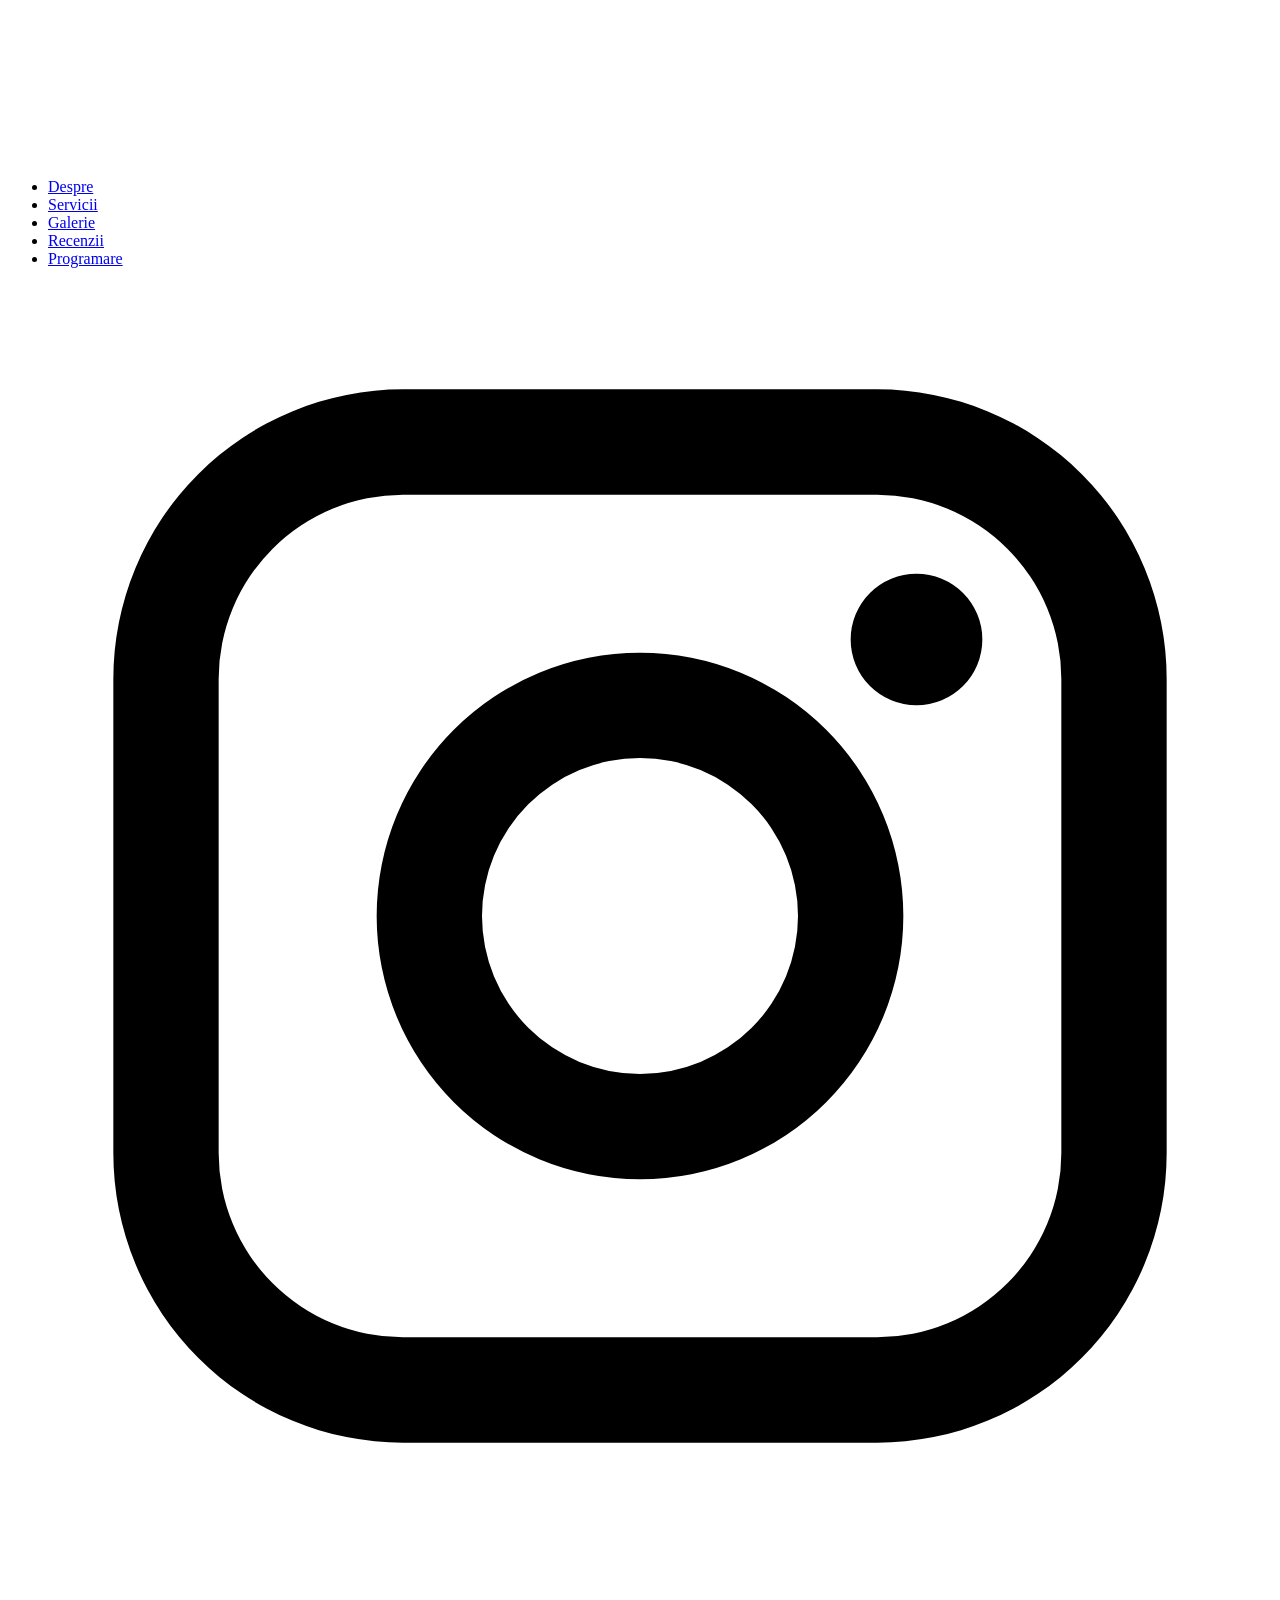
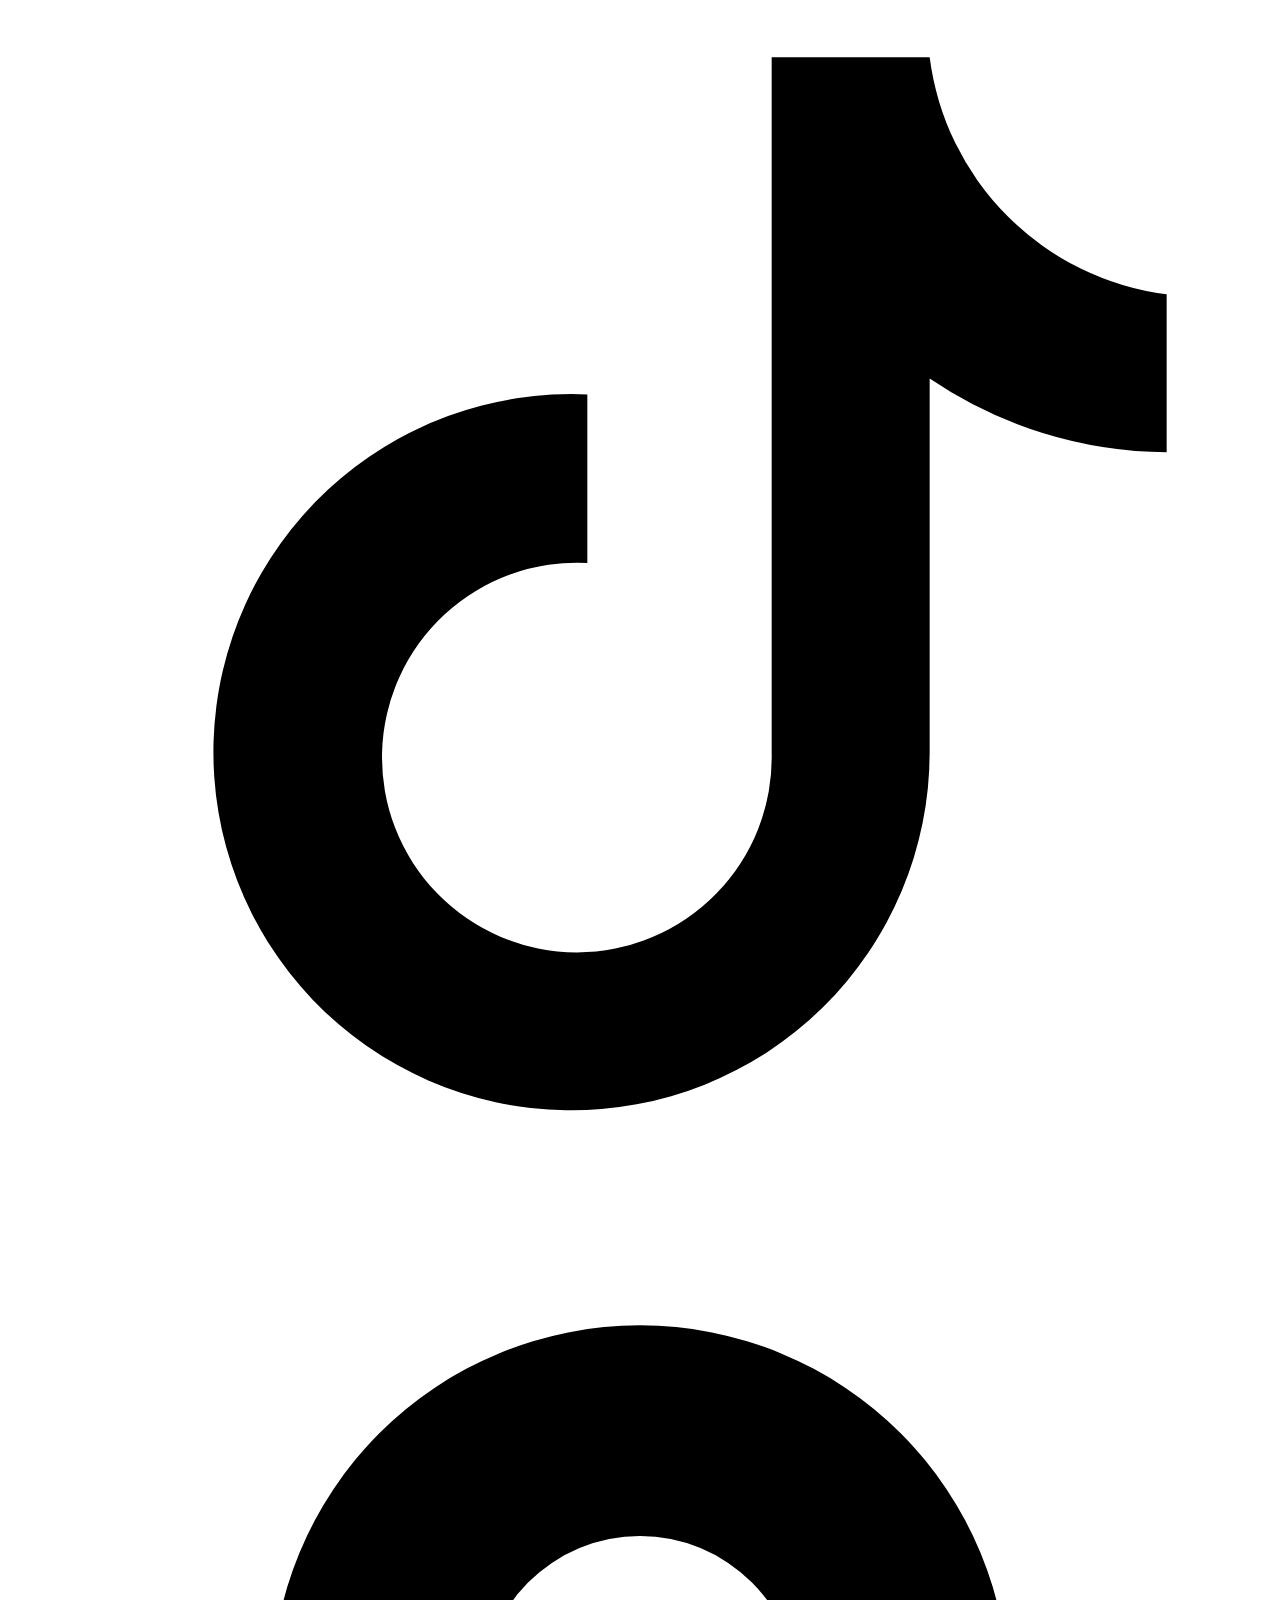
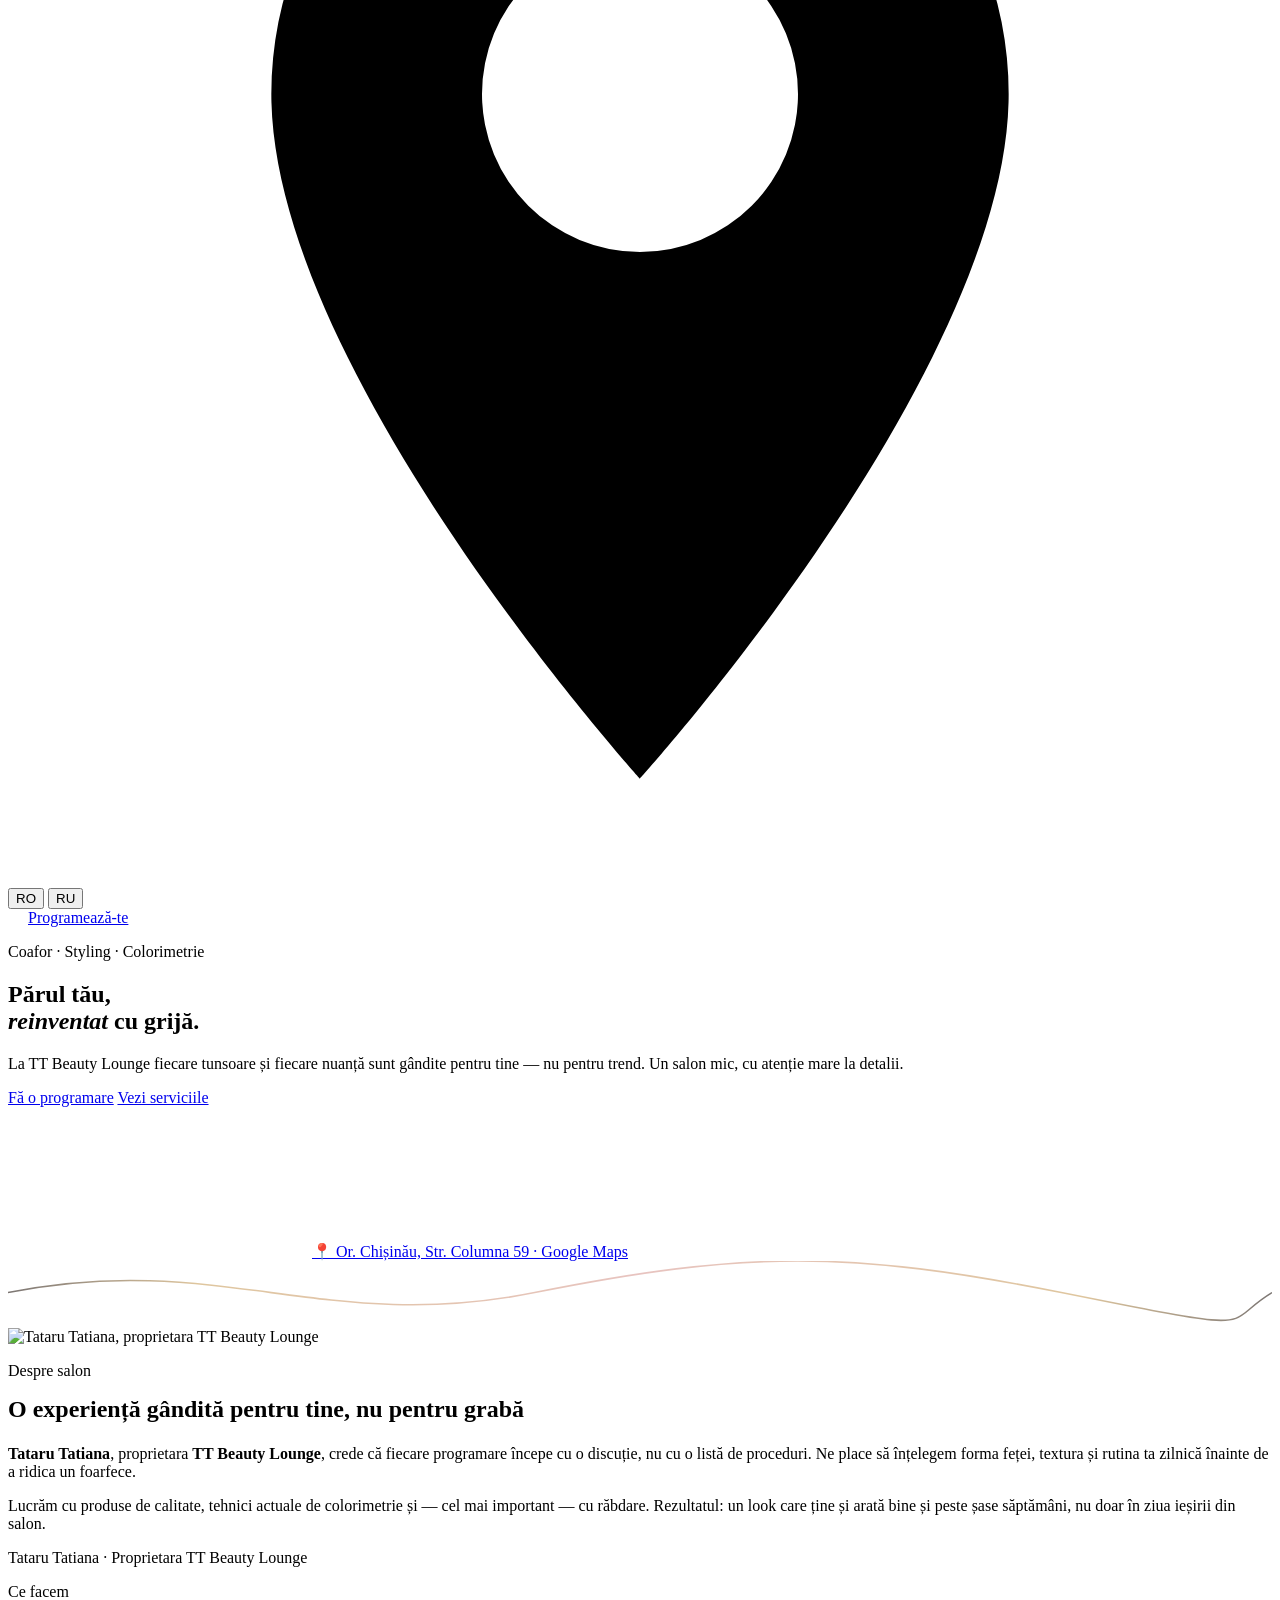
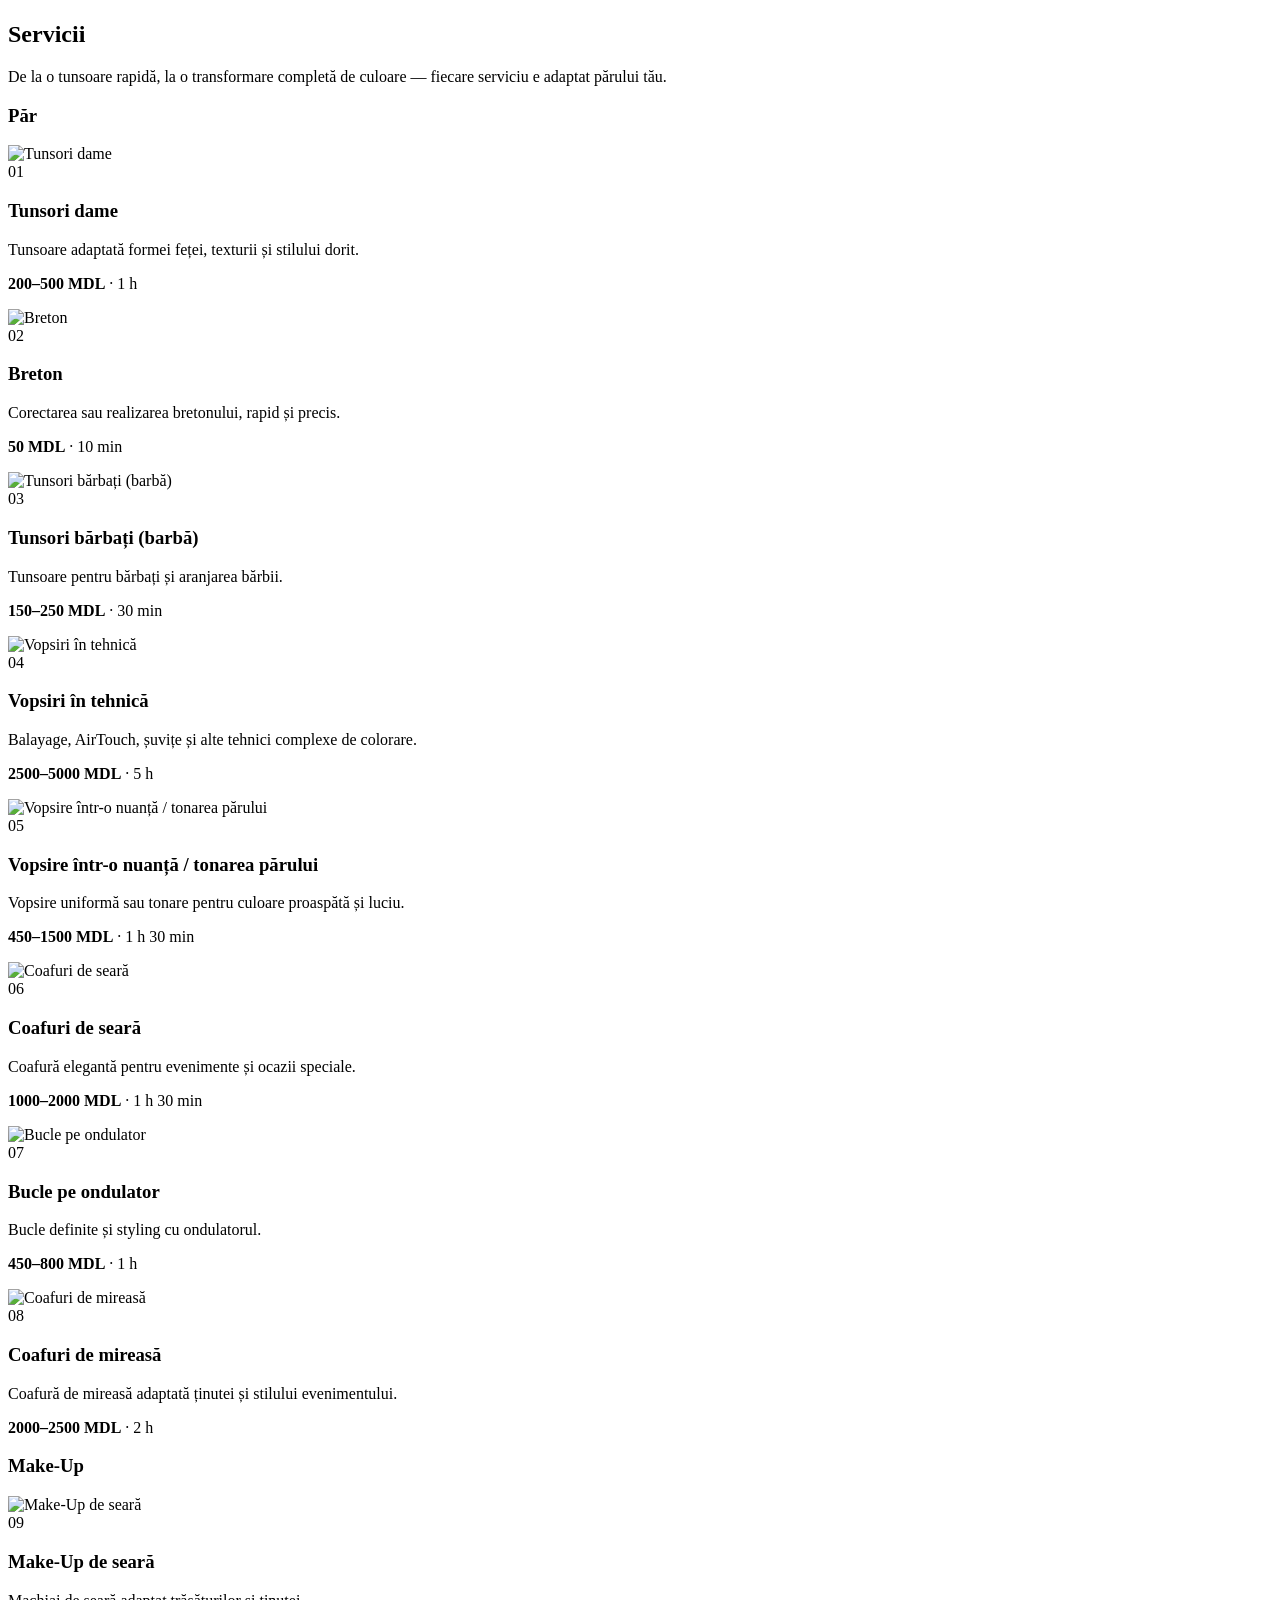
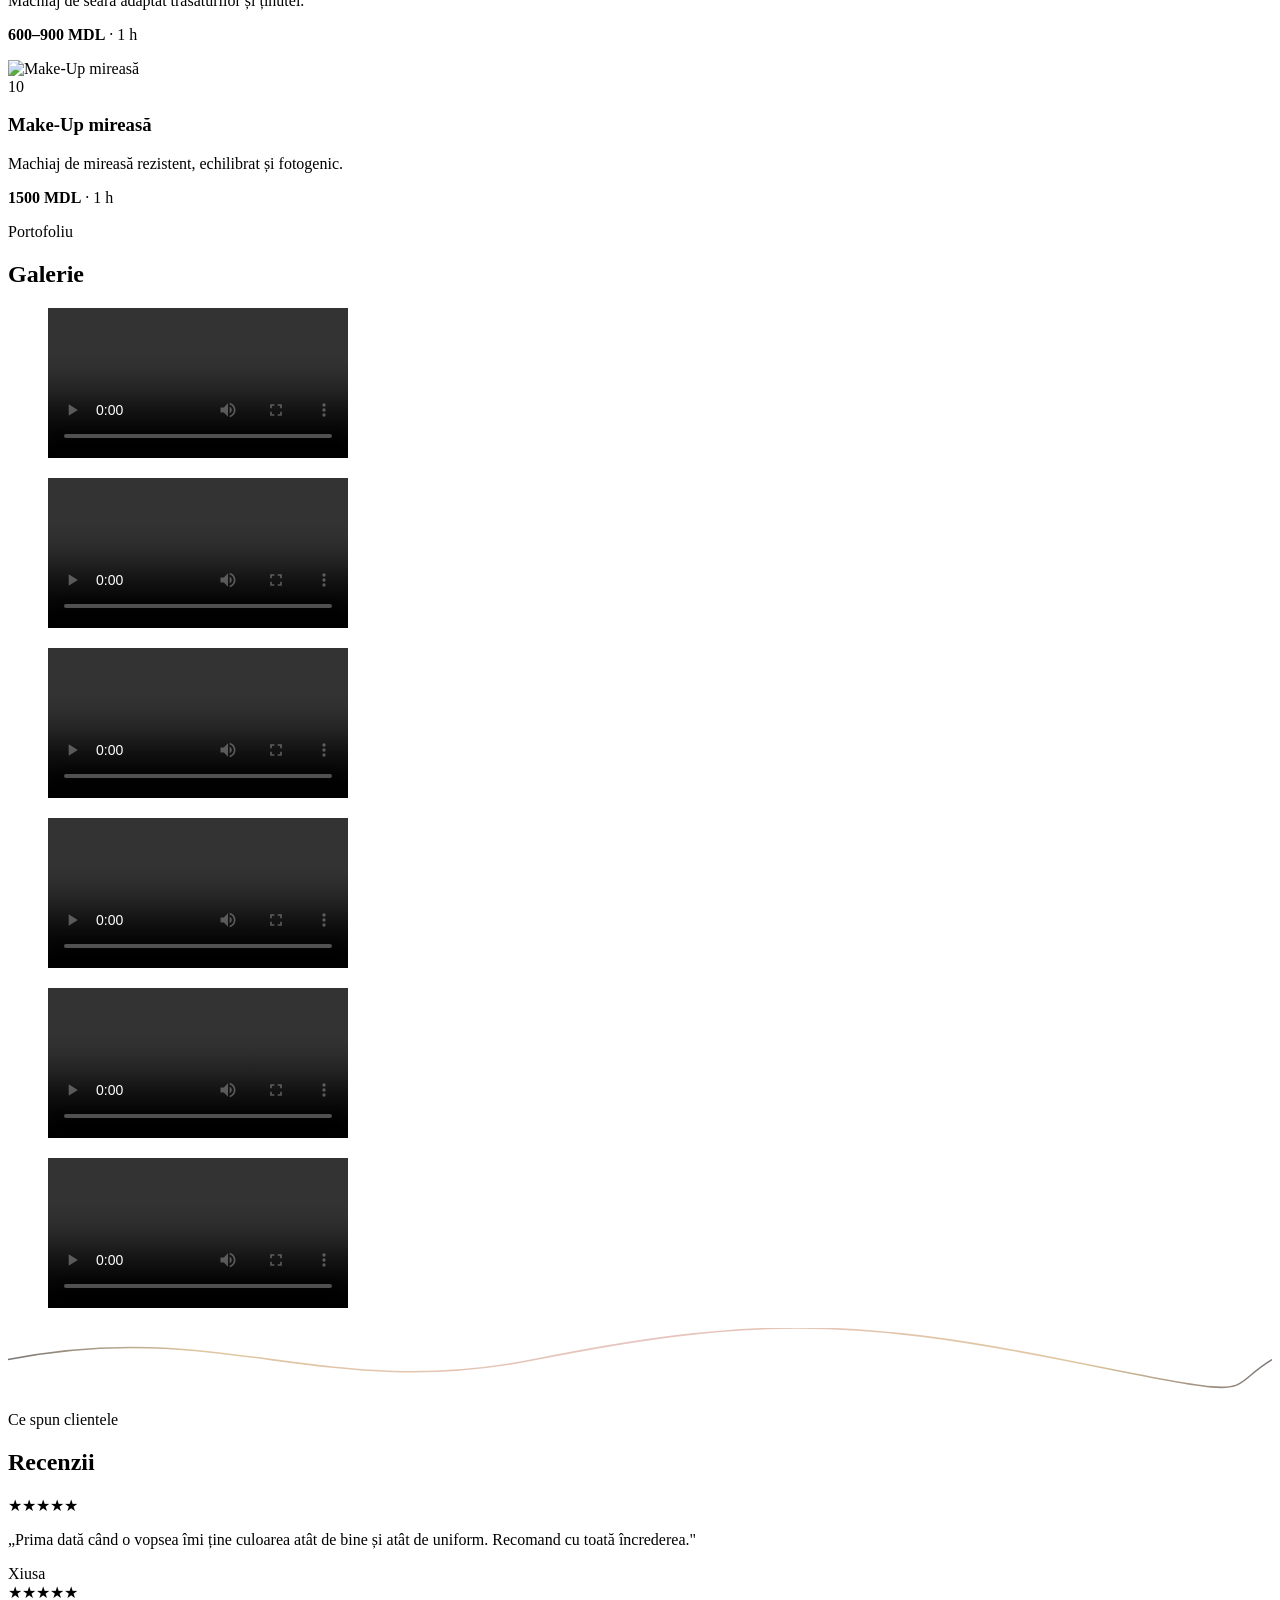
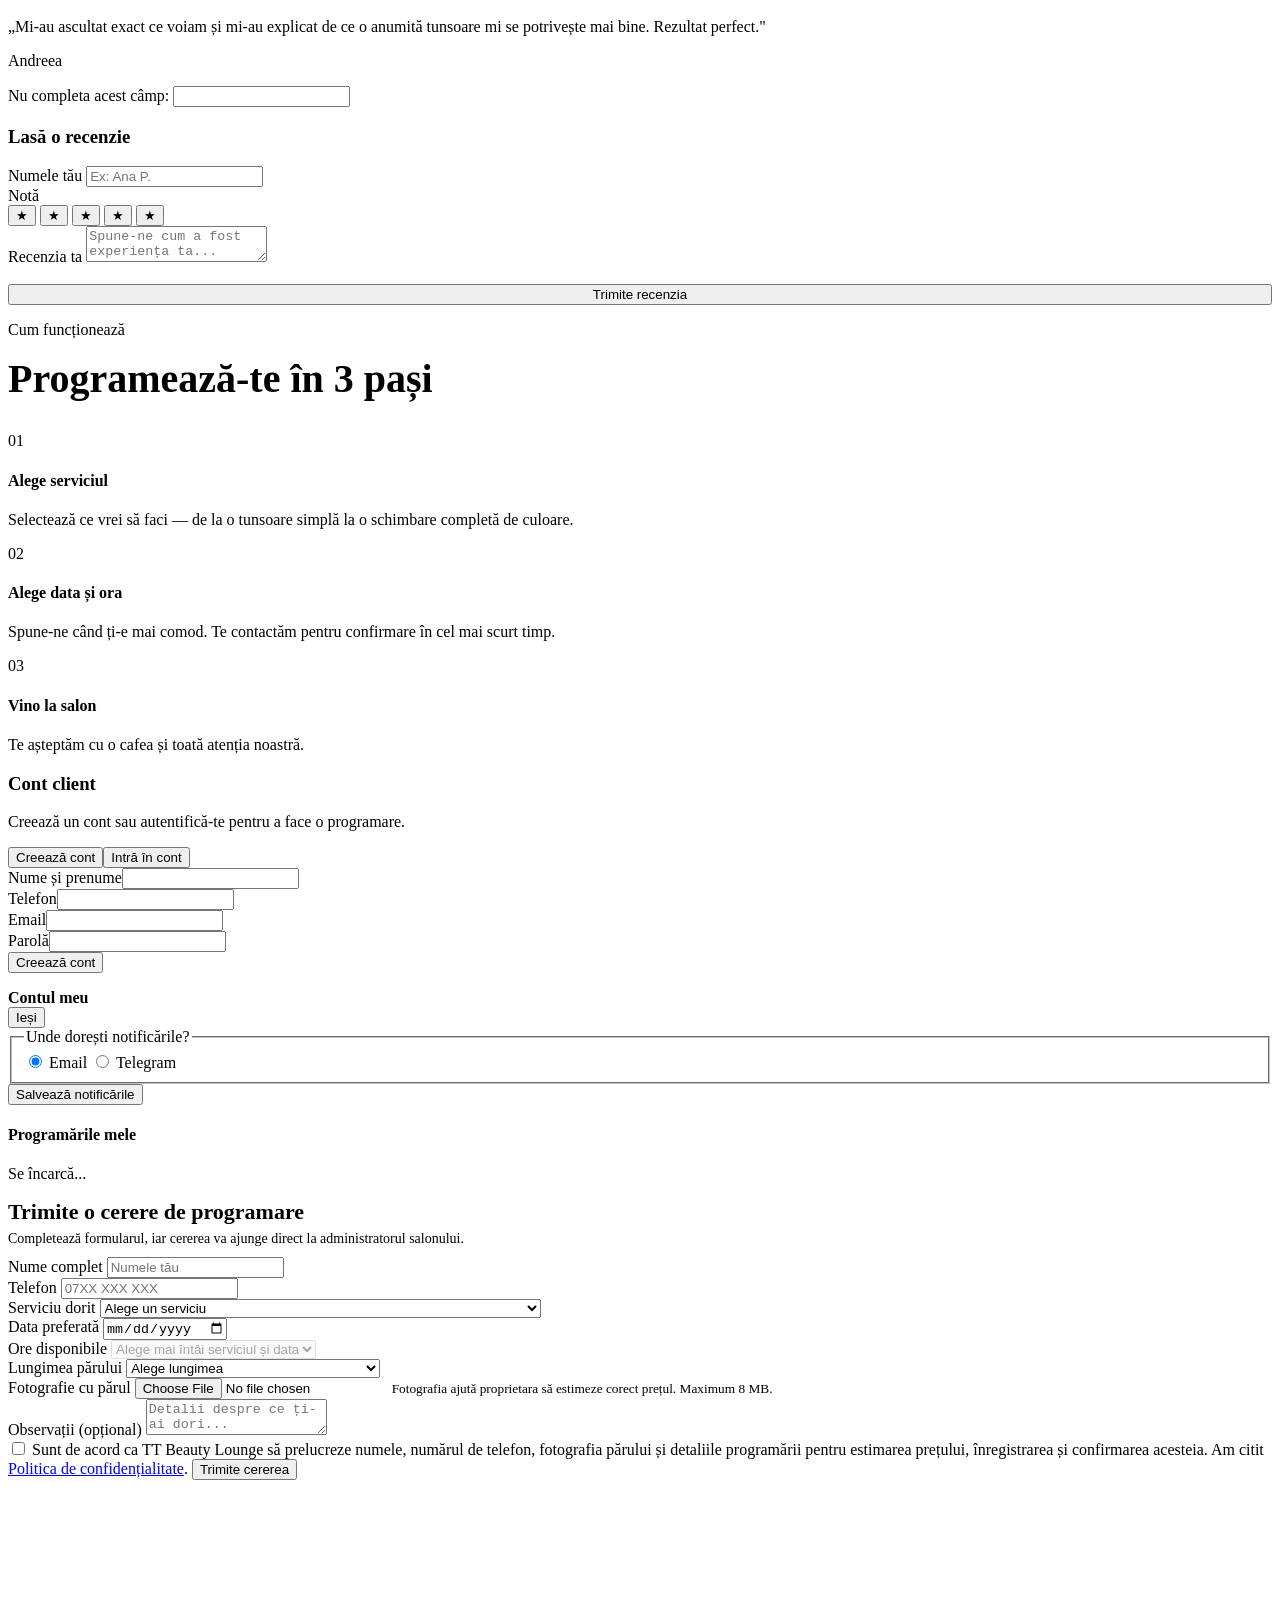
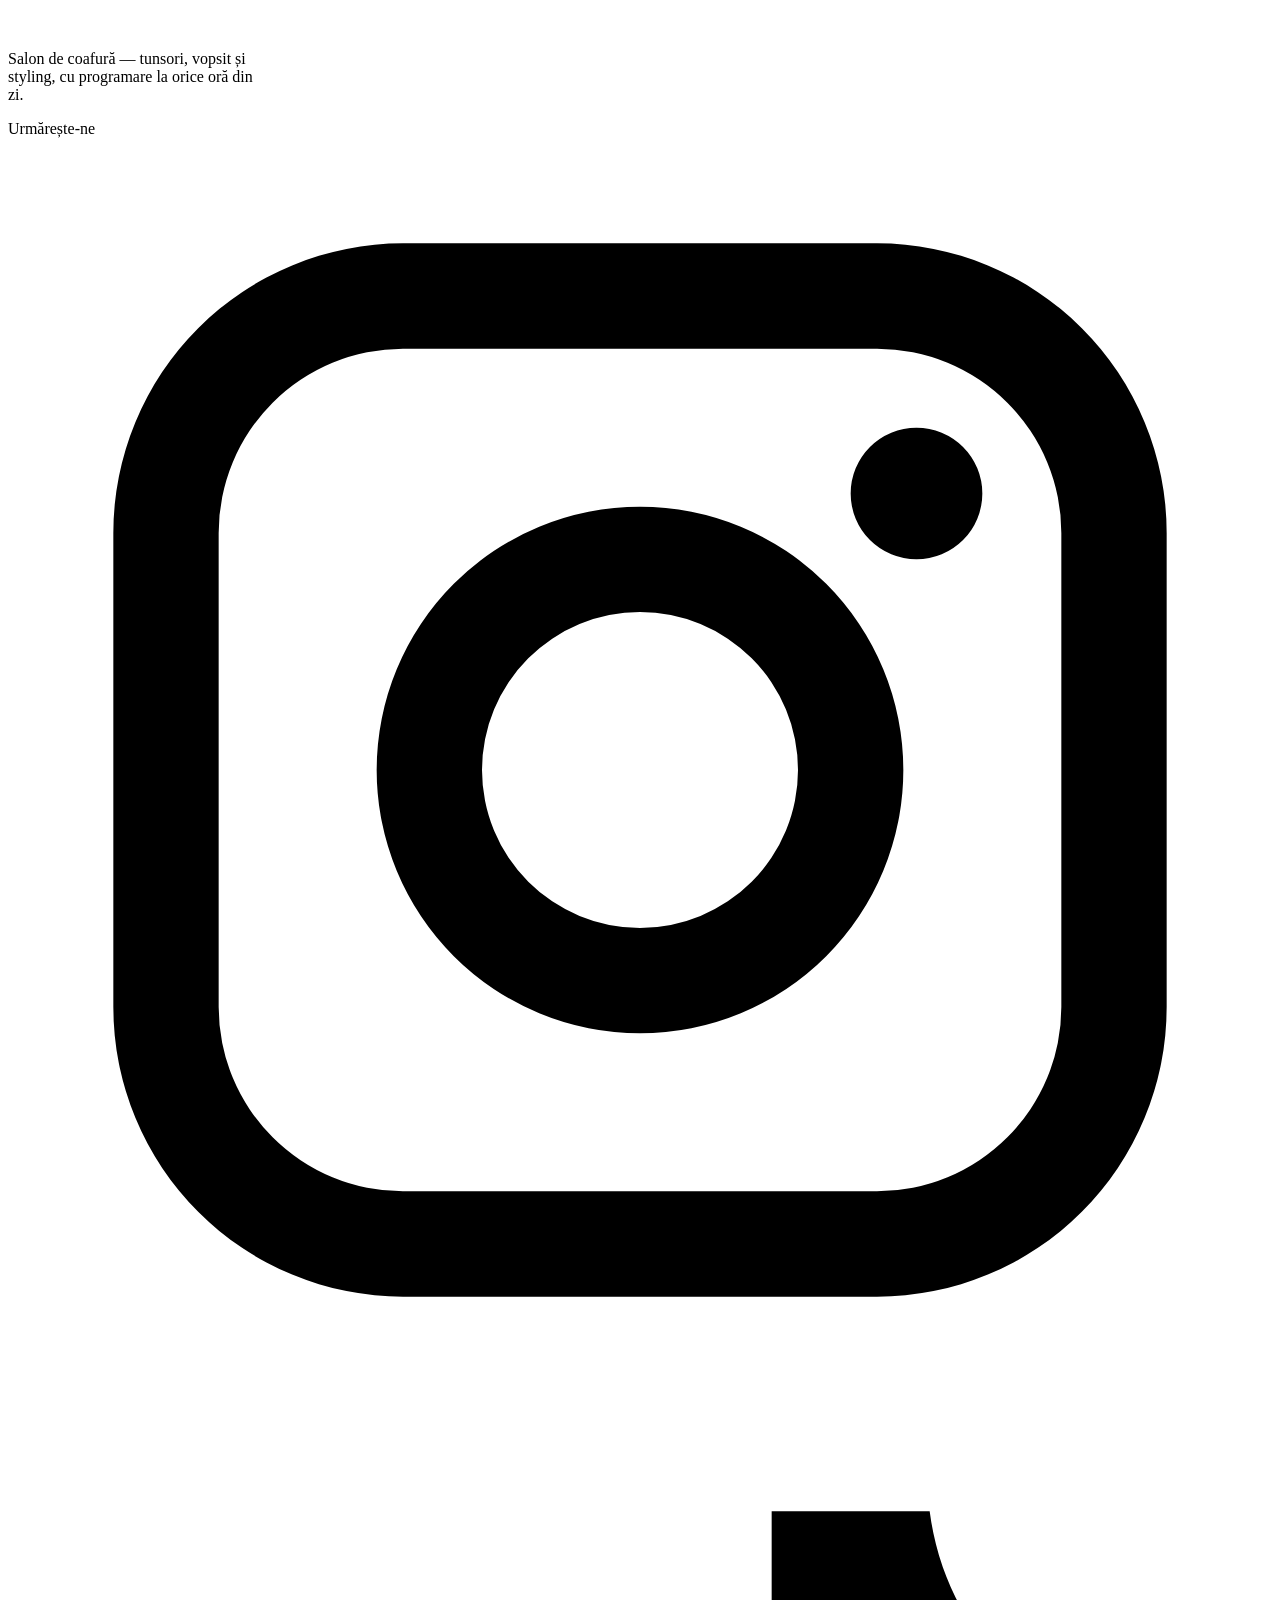
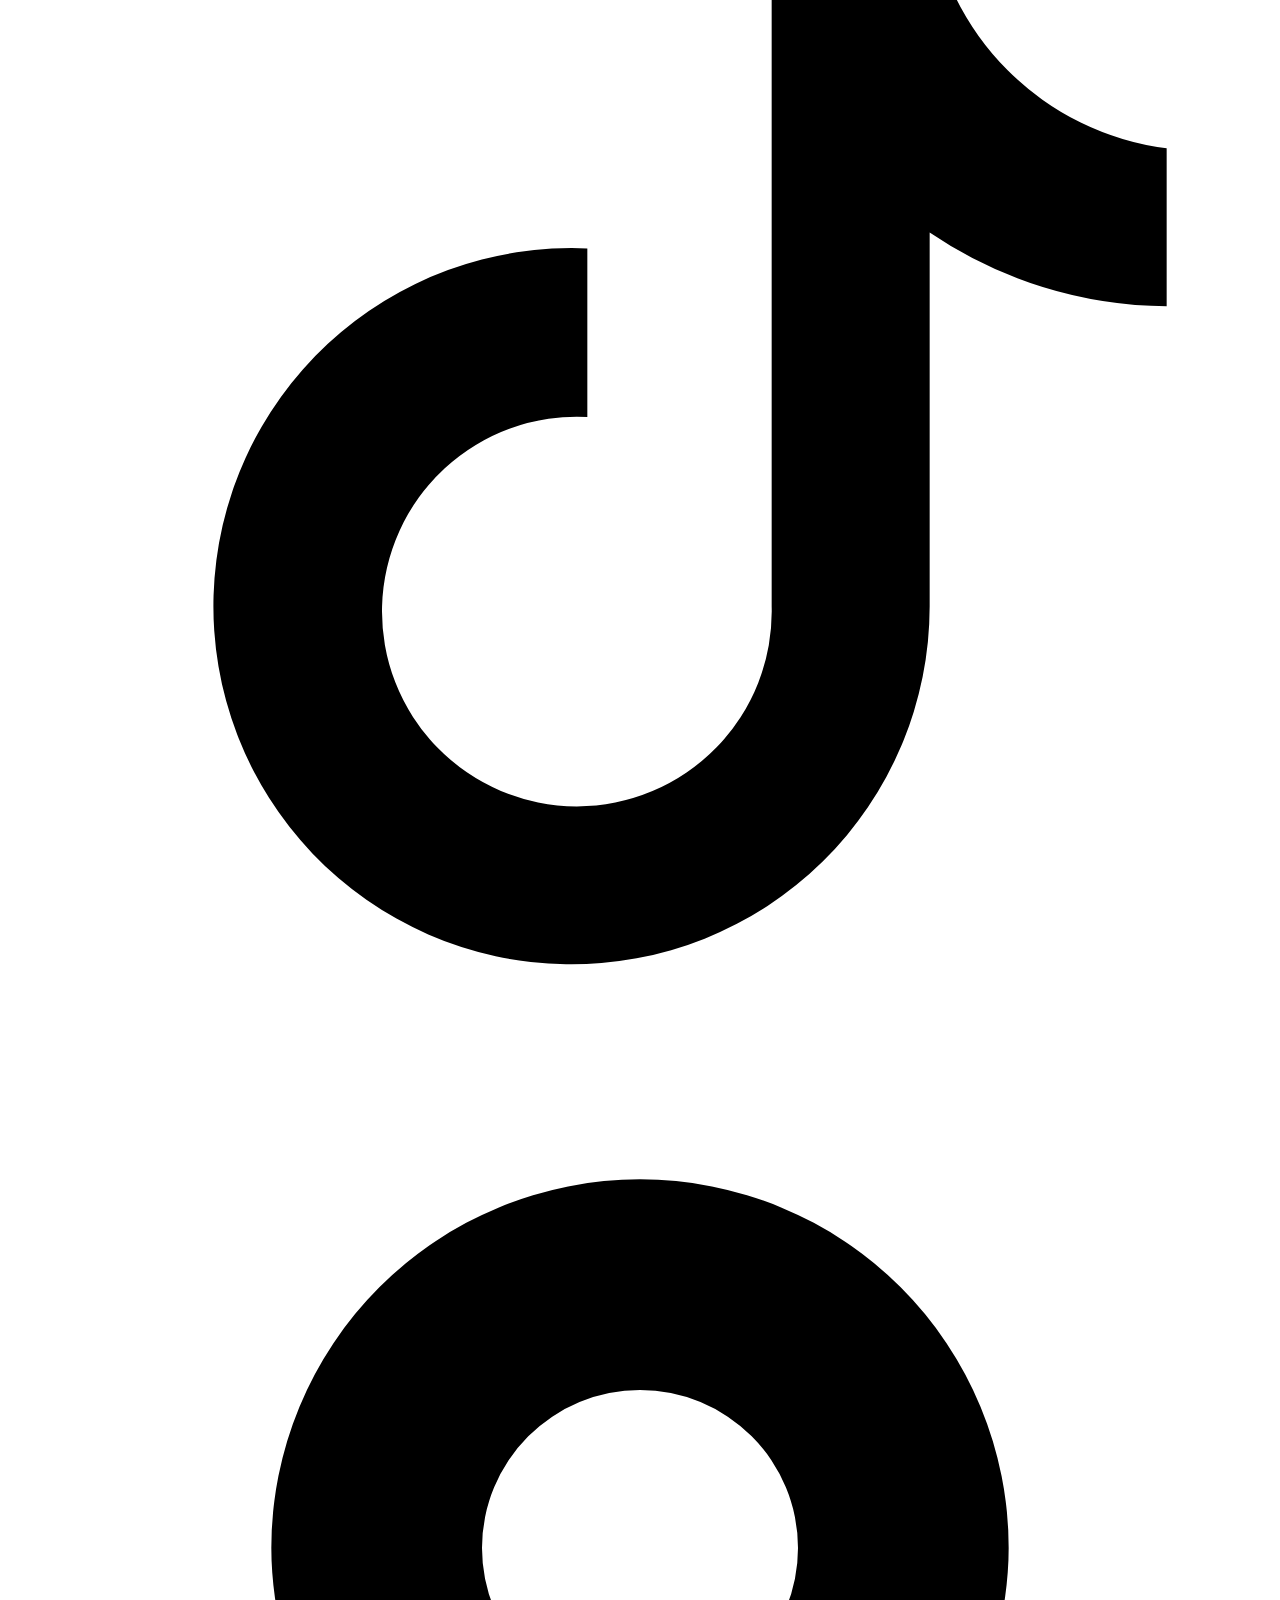
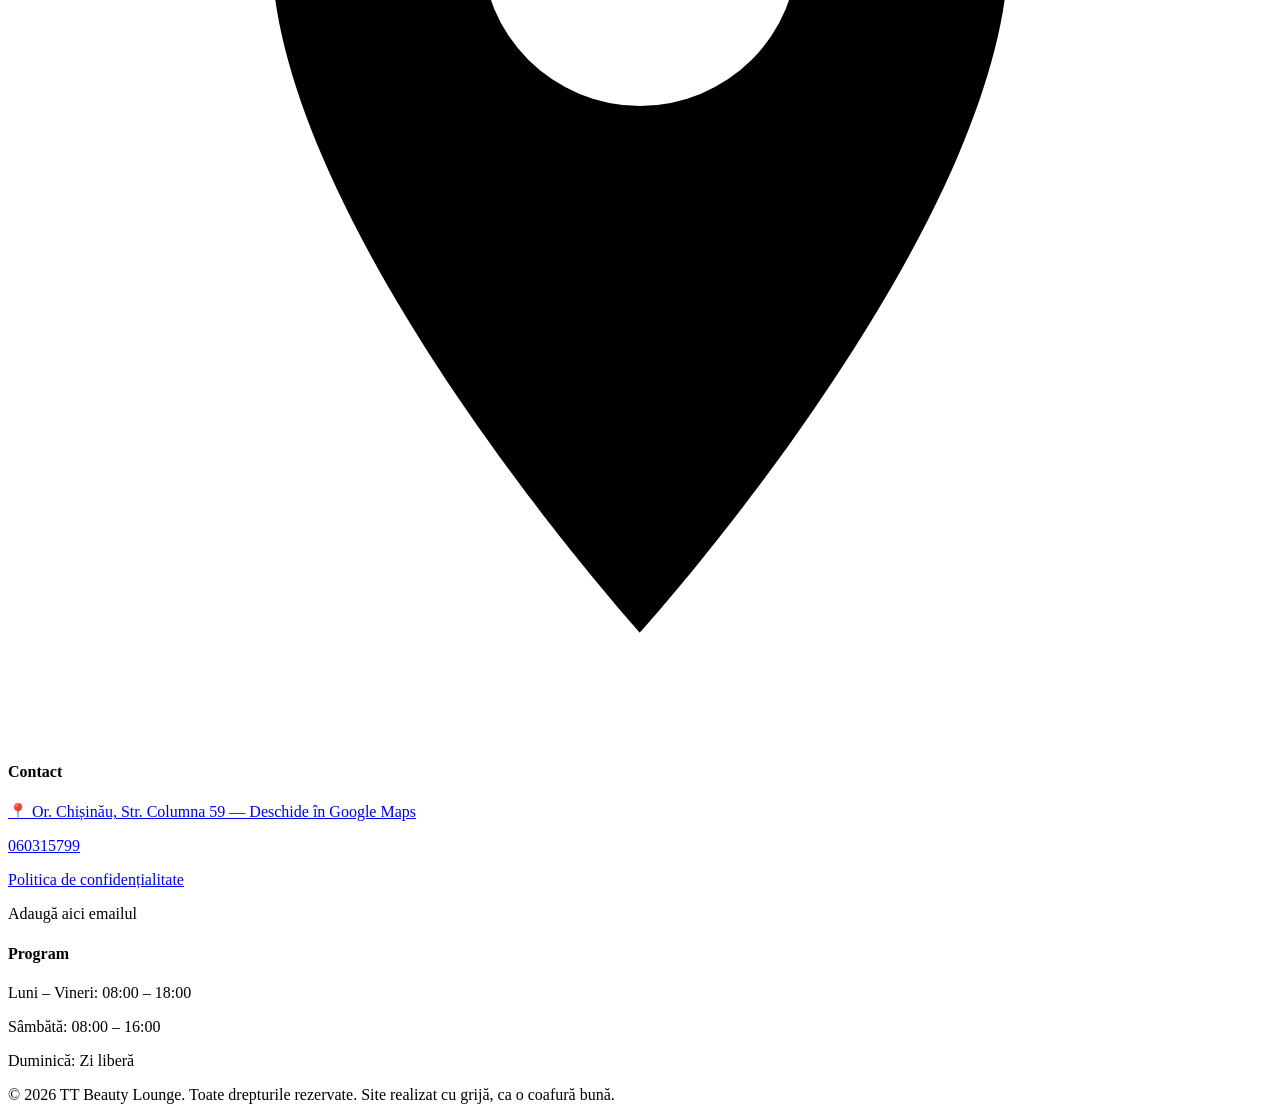
==== politica-confidentialitate.html @ 44e5514e "Add files via upload" ====
<!DOCTYPE html>
<html lang="ro">
<head>
<meta charset="UTF-8">
<meta name="viewport" content="width=device-width, initial-scale=1.0">
<title>TT Beauty Lounge — Coafor</title>
<link rel="preconnect" href="https://fonts.googleapis.com">
<link rel="preconnect" href="https://fonts.gstatic.com" crossorigin>
<link href="https://fonts.googleapis.com/css2?family=Fraunces:opsz,wght@9..144,300;9..144,400;9..144,500;9..144,600&family=Manrope:wght@400;500;600;700;800&display=swap" rel="stylesheet">
<link rel="stylesheet" href="css/styles.css?v=5">
</head>
<body>

<header>
  <div class="wrap">
    <a class="logo" href="#top" aria-label="TT Beauty Lounge - pagina principală">
      <video autoplay muted loop playsinline preload="auto" poster="images/tt-beauty-lounge-logo.jpeg" aria-label="Logo animat TT Beauty Lounge">
        <source src="videos/tt-beauty-lounge-logo-animation.mp4" type="video/mp4">
      </video>
    </a>
    <nav>
      <ul>
        <li><a href="#despre">Despre</a></li>
        <li><a href="#servicii">Servicii</a></li>
        <li><a href="#galerie">Galerie</a></li>
        <li><a href="#recenzii">Recenzii</a></li>
        <li><a href="#programare">Programare</a></li>
      </ul>
    </nav>
<div class="social-links" aria-label="Rețele sociale TT Beauty Lounge">
    <a class="social-icon" href="https://www.instagram.com/tatiana_tataru_?utm_source=ig_web_button_share_sheet&igsh=ZDNlZDc0MzIxNw==&igsi=ZDNlZDc0MzIxNw==" target="_blank" rel="noopener noreferrer" aria-label="Instagram Tatiana Tataru" title="Instagram Tatiana Tataru">
    <svg viewBox="0 0 24 24" aria-hidden="true"><path d="M7.5 2h9A5.5 5.5 0 0 1 22 7.5v9a5.5 5.5 0 0 1-5.5 5.5h-9A5.5 5.5 0 0 1 2 16.5v-9A5.5 5.5 0 0 1 7.5 2Zm0 2A3.5 3.5 0 0 0 4 7.5v9A3.5 3.5 0 0 0 7.5 20h9a3.5 3.5 0 0 0 3.5-3.5v-9A3.5 3.5 0 0 0 16.5 4h-9Zm9.75 1.5a1.25 1.25 0 1 1 0 2.5 1.25 1.25 0 0 1 0-2.5ZM12 7a5 5 0 1 1 0 10 5 5 0 0 1 0-10Zm0 2a3 3 0 1 0 0 6 3 3 0 0 0 0-6Z"/></svg>
    </a>
    <a class="social-icon" href="https://www.tiktok.com/@tatianatatiana057?is_from_webapp=1&sender_device=pc" target="_blank" rel="noopener noreferrer" aria-label="TikTok Tatiana Tataru" title="TikTok Tatiana Tataru">
    <svg viewBox="0 0 24 24" aria-hidden="true"><path d="M14.5 2h3a5.2 5.2 0 0 0 4.5 4.5v3a8.1 8.1 0 0 1-4.5-1.4v7.1A6.8 6.8 0 1 1 11 8.4v3.2a3.7 3.7 0 1 0 3.5 3.6V2Z"/></svg>
    </a>
    <a class="social-icon" href="https://maps.app.goo.gl/zRLtjFdoJ3BUi8KTA" target="_blank" rel="noopener noreferrer" aria-label="Locația TT Beauty Lounge pe Google Maps" title="Locația TT Beauty Lounge pe Google Maps">
    <svg viewBox="0 0 24 24" aria-hidden="true"><path d="M12 2a7 7 0 0 1 7 7c0 5.25-7 13-7 13S5 14.25 5 9a7 7 0 0 1 7-7Zm0 4a3 3 0 1 0 0 6 3 3 0 0 0 0-6Z"/></svg>
    </a>
    </div>
    <div class="site-language" role="group" aria-label="Limbă / Язык">
      <button type="button" data-site-lang="ro" class="active">RO</button>
      <button type="button" data-site-lang="ru">RU</button>
    </div>
    <a href="#programare" class="btn btn-primary" style="padding:10px 20px;">Programează-te</a>
  </div>
</header>

<section class="hero">
  <div class="wrap">
    <div>
      <p class="eyebrow">Coafor · Styling · Colorimetrie</p>
      <h1>Părul tău,<br><em>reinventat</em> cu grijă.</h1>
      <p class="lead">La TT Beauty Lounge fiecare tunsoare și fiecare nuanță sunt gândite pentru tine — nu pentru trend. Un salon mic, cu atenție mare la detalii.</p>
      <div class="cta-row">
        <a href="#programare" class="btn btn-primary">Fă o programare</a>
        <a href="#servicii" class="btn btn-ghost">Vezi serviciile</a>
      </div>
    </div>
    <div class="hero-visual">
      <div class="strand-frame">
        <video class="hero-logo-animation" autoplay muted loop playsinline preload="auto" aria-label="Animație TT Beauty Lounge">
          <source src="videos/tt-beauty-lounge-logo-animation.mp4" type="video/mp4">
        </video>
        <a class="tag location-tag" href="https://maps.app.goo.gl/zRLtjFdoJ3BUi8KTA" target="_blank" rel="noopener noreferrer">📍 Or. Chișinău, Str. Columna 59 · Google Maps</a>
      </div>
    </div>
  </div>
</section>

<div class="strand-divider">
  <svg viewBox="0 0 1200 60" preserveAspectRatio="none">
    <defs>
      <linearGradient id="divGrad" x1="0" y1="0" x2="1" y2="0">
        <stop offset="0%" stop-color="#241a15"/>
        <stop offset="15%" stop-color="#c9a05e"/>
        <stop offset="50%" stop-color="#d89c96"/>
        <stop offset="85%" stop-color="#c9a05e"/>
        <stop offset="100%" stop-color="#241a15"/>
      </linearGradient>
    </defs>
    <path class="strand-path" d="M 0 30 C 200 -10, 300 70, 500 30 S 800 -10, 1000 30 S 1150 60, 1200 30" stroke="url(#divGrad)" stroke-width="1.5" fill="none" opacity="0.6"/>
  </svg>
</div>

<section class="sect" id="despre">
  <div class="wrap about-grid">
    <div class="about-swatch">
      <img src="images/tataru-tatiana.jpeg" alt="Tataru Tatiana, proprietara TT Beauty Lounge">
    </div>
    <div class="about-text">
      <p class="eyebrow">Despre salon</p>
      <h2 style="margin: 10px 0 22px;">O experiență gândită pentru tine, nu pentru grabă</h2>
      <p><strong>Tataru Tatiana</strong>, proprietara <strong>TT Beauty Lounge</strong>, crede că fiecare programare începe cu o discuție, nu cu o listă de proceduri. Ne place să înțelegem forma feței, textura și rutina ta zilnică înainte de a ridica un foarfece.</p>
      <p>Lucrăm cu produse de calitate, tehnici actuale de colorimetrie și — cel mai important — cu răbdare. Rezultatul: un look care ține și arată bine și peste șase săptămâni, nu doar în ziua ieșirii din salon.</p>
      <p class="owner-name">Tataru Tatiana · Proprietara TT Beauty Lounge</p>
    </div>
  </div>
</section>

<section class="sect sect-alt" id="servicii">
  <div class="wrap">
    <div class="sect-head">
      <p class="eyebrow">Ce facem</p>
      <h2>Servicii</h2>
      <p>De la o tunsoare rapidă, la o transformare completă de culoare — fiecare serviciu e adaptat părului tău.</p>
    </div>
    <h3 class="service-group-title">Păr</h3><div class="services-grid"><div class="svc-card"><img class="svc-image" src="images/service-tunsori-dame.jpg" alt="Tunsori dame"><div class="svc-num">01</div><h3>Tunsori dame</h3><p>Tunsoare adaptată formei feței, texturii și stilului dorit.</p><p class="svc-meta"><strong>200–500 MDL</strong> · 1 h</p></div><div class="svc-card"><img class="svc-image" src="images/service-breton.jpg" alt="Breton"><div class="svc-num">02</div><h3>Breton</h3><p>Corectarea sau realizarea bretonului, rapid și precis.</p><p class="svc-meta"><strong>50 MDL</strong> · 10 min</p></div><div class="svc-card"><img class="svc-image" src="images/service-tunsori-barbati-barba.jpg" alt="Tunsori bărbați (barbă)"><div class="svc-num">03</div><h3>Tunsori bărbați (barbă)</h3><p>Tunsoare pentru bărbați și aranjarea bărbii.</p><p class="svc-meta"><strong>150–250 MDL</strong> · 30 min</p></div><div class="svc-card"><img class="svc-image" src="images/service-vopsiri-tehnica.jpg" alt="Vopsiri în tehnică"><div class="svc-num">04</div><h3>Vopsiri în tehnică</h3><p>Balayage, AirTouch, șuvițe și alte tehnici complexe de colorare.</p><p class="svc-meta"><strong>2500–5000 MDL</strong> · 5 h</p></div><div class="svc-card"><img class="svc-image" src="images/service-vopsire-tonare.jpg" alt="Vopsire într-o nuanță / tonarea părului"><div class="svc-num">05</div><h3>Vopsire într-o nuanță / tonarea părului</h3><p>Vopsire uniformă sau tonare pentru culoare proaspătă și luciu.</p><p class="svc-meta"><strong>450–1500 MDL</strong> · 1 h 30 min</p></div><div class="svc-card"><img class="svc-image" src="images/service-coafuri-seara.jpg" alt="Coafuri de seară"><div class="svc-num">06</div><h3>Coafuri de seară</h3><p>Coafură elegantă pentru evenimente și ocazii speciale.</p><p class="svc-meta"><strong>1000–2000 MDL</strong> · 1 h 30 min</p></div><div class="svc-card"><img class="svc-image" src="images/service-bucle-ondulator.jpg" alt="Bucle pe ondulator"><div class="svc-num">07</div><h3>Bucle pe ondulator</h3><p>Bucle definite și styling cu ondulatorul.</p><p class="svc-meta"><strong>450–800 MDL</strong> · 1 h</p></div><div class="svc-card"><img class="svc-image" src="images/service-coafuri-mireasa.jpg" alt="Coafuri de mireasă"><div class="svc-num">08</div><h3>Coafuri de mireasă</h3><p>Coafură de mireasă adaptată ținutei și stilului evenimentului.</p><p class="svc-meta"><strong>2000–2500 MDL</strong> · 2 h</p></div></div><h3 class="service-group-title">Make-Up</h3><div class="services-grid"><div class="svc-card"><img class="svc-image" src="images/service-makeup-seara.jpg" alt="Make-Up de seară"><div class="svc-num">09</div><h3>Make-Up de seară</h3><p>Machiaj de seară adaptat trăsăturilor și ținutei.</p><p class="svc-meta"><strong>600–900 MDL</strong> · 1 h</p></div><div class="svc-card"><img class="svc-image" src="images/service-makeup-mireasa.jpg" alt="Make-Up mireasă"><div class="svc-num">10</div><h3>Make-Up mireasă</h3><p>Machiaj de mireasă rezistent, echilibrat și fotogenic.</p><p class="svc-meta"><strong>1500 MDL</strong> · 1 h</p></div></div>
    </div>
  </section>

<section class="sect" id="galerie">
  <div class="wrap">
    <div class="sect-head">
      <p class="eyebrow">Portofoliu</p>
      <h2>Galerie</h2>
    </div>
    <div class="gallery-grid" id="videoGallery">
      <figure class="g-item"><video controls playsinline preload="metadata" aria-label="Video din salon"><source src="videos/coafura-eveniment-1.mp4" type="video/mp4"></video></figure>
      <figure class="g-item"><video controls playsinline preload="metadata" aria-label="Video din salon"><source src="videos/vopsit-1.mp4" type="video/mp4"></video></figure>
      <figure class="g-item"><video controls playsinline preload="metadata" aria-label="Video din salon"><source src="videos/vopsit-2.mp4" type="video/mp4"></video></figure>
      <figure class="g-item"><video controls playsinline preload="metadata" aria-label="Video din salon"><source src="videos/styling-1.mp4" type="video/mp4"></video></figure>
      <figure class="g-item"><video controls playsinline preload="metadata" aria-label="Video din salon"><source src="videos/coafura-eveniment-2.mp4" type="video/mp4"></video></figure>
      <figure class="g-item"><video controls playsinline preload="metadata" aria-label="Video din salon"><source src="videos/styling-2.mp4" type="video/mp4"></video></figure>
    </div>
  </div>
</section>

<div class="strand-divider">
  <svg viewBox="0 0 1200 60" preserveAspectRatio="none">
    <path class="strand-path" d="M 0 30 C 200 -10, 300 70, 500 30 S 800 -10, 1000 30 S 1150 60, 1200 30" stroke="url(#divGrad)" stroke-width="1.5" fill="none" opacity="0.6"/>
  </svg>
</div>

<section class="sect sect-alt" id="recenzii">
  <div class="wrap">
    <div class="sect-head">
      <p class="eyebrow">Ce spun clientele</p>
      <h2>Recenzii</h2>
    </div>
    <div class="reviews-layout">
      <div id="reviewsList">
        <div class="review-card">
          <div class="stars">★★★★★</div>
          <p>„Prima dată când o vopsea îmi ține culoarea atât de bine și atât de uniform. Recomand cu toată încrederea."</p>
          <div class="who">Xiusa</div>
        </div>
        <div class="review-card">
          <div class="stars">★★★★★</div>
          <p>„Mi-au ascultat exact ce voiam și mi-au explicat de ce o anumită tunsoare mi se potrivește mai bine. Rezultat perfect."</p>
          <div class="who">Andreea</div>
        </div>
      </div>

      <form class="review-form" id="reviewForm">
        <p class="honeypot"><label>Nu completa acest câmp: <input name="bot-field"></label></p>
        <h3>Lasă o recenzie</h3>
        <div class="field">
          <label for="rvName">Numele tău</label>
          <input type="text" id="rvName" name="nume" required placeholder="Ex: Ana P.">
        </div>
        <div class="field">
          <label>Notă</label>
          <div class="star-picker" id="starPicker">
            <button type="button" data-v="1">★</button>
            <button type="button" data-v="2">★</button>
            <button type="button" data-v="3">★</button>
            <button type="button" data-v="4">★</button>
            <button type="button" data-v="5">★</button>
          </div>
          <input type="hidden" id="rvRating" name="nota">
        </div>
        <div class="field">
          <label for="rvText">Recenzia ta</label>
          <textarea id="rvText" name="message" required placeholder="Spune-ne cum a fost experiența ta..."></textarea>
        </div>
        <button type="submit" class="btn btn-primary" style="width:100%; justify-content:center; margin-top:18px;">Trimite recenzia</button>
        <div class="form-msg" id="rvMsg"></div>
      </form>
    </div>
  </div>
</section>

<section class="sect" id="programare">
  <div class="wrap booking-grid">
    <div>
      <p class="eyebrow">Cum funcționează</p>
      <h2 style="margin: 10px 0 30px; font-size: clamp(28px,3.6vw,40px);">Programează-te în 3 pași</h2>
      <div class="steps">
        <div class="step">
          <div class="step-num">01</div>
          <div>
            <h4>Alege serviciul</h4>
            <p>Selectează ce vrei să faci — de la o tunsoare simplă la o schimbare completă de culoare.</p>
          </div>
        </div>
        <div class="step">
          <div class="step-num">02</div>
          <div>
            <h4>Alege data și ora</h4>
            <p>Spune-ne când ți-e mai comod. Te contactăm pentru confirmare în cel mai scurt timp.</p>
          </div>
        </div>
        <div class="step">
          <div class="step-num">03</div>
          <div>
            <h4>Vino la salon</h4>
            <p>Te așteptăm cu o cafea și toată atenția noastră.</p>
          </div>
        </div>
      </div>
    </div>

    <div class="booking-account-column">
    <section class="client-auth-card" id="clientAuthCard">
      <div id="clientAuthLoggedOut">
        <h3>Cont client</h3>
        <p>Creează un cont sau autentifică-te pentru a face o programare.</p>
        <div class="auth-tabs"><button type="button" class="active" data-auth-mode="register">Creează cont</button><button type="button" data-auth-mode="login">Intră în cont</button></div>
        <form id="clientAuthForm">
          <div class="form-row" id="registerIdentityFields">
            <div class="field"><label for="accountName">Nume și prenume</label><input id="accountName" autocomplete="name"></div>
            <div class="field"><label for="accountPhone">Telefon</label><input id="accountPhone" type="tel" autocomplete="tel"></div>
          </div>
          <div class="form-row">
            <div class="field"><label for="accountEmail">Email</label><input id="accountEmail" type="email" autocomplete="email" required></div>
            <div class="field"><label for="accountPassword">Parolă</label><input id="accountPassword" type="password" minlength="6" autocomplete="new-password" required></div>
          </div>
          <button class="btn btn-primary" type="submit" id="clientAuthSubmit">Creează cont</button>
          <p class="form-msg" id="clientAuthMessage" aria-live="polite"></p>
        </form>
      </div>
      <div id="clientAuthLoggedIn" class="hidden">
        <div class="account-head"><div><strong id="clientAccountName">Contul meu</strong><span id="clientAccountEmail"></span></div><button type="button" class="btn btn-ghost" id="clientLogoutBtn">Ieși</button></div>
        <form id="siteNotificationForm" class="site-notification-form">
          <fieldset>
            <legend>Unde dorești notificările?</legend>
            <label><input type="radio" name="siteNotificationChannel" value="email" checked> Email</label>
            <label><input type="radio" name="siteNotificationChannel" value="telegram"> Telegram</label>
          </fieldset>
          <button type="submit" class="btn btn-ghost">Salvează notificările</button>
          <p id="siteNotificationMessage" class="form-msg" aria-live="polite"></p>
        </form>
        <h4>Programările mele</h4><div id="clientBookings"><p>Se încarcă...</p></div>
      </div>
    </section>

    <form class="booking-form auth-required hidden" id="bookingForm">
      <h3 style="font-size:22px; color:var(--ivory); margin:0 0 6px;">Trimite o cerere de programare</h3>
      <p style="color:var(--muted); font-size:14px; margin:0 0 10px;">Completează formularul, iar cererea va ajunge direct la administratorul salonului.</p>

      <div class="form-row">
        <div class="field">
          <label for="bkName">Nume complet</label>
          <input type="text" id="bkName" required placeholder="Numele tău">
        </div>
        <div class="field">
          <label for="bkPhone">Telefon</label>
          <input type="tel" id="bkPhone" required placeholder="07XX XXX XXX">
        </div>
      </div>

      <div class="field">
        <label for="bkService">Serviciu dorit</label>
        <select id="bkService" required><option value="">Alege un serviciu</option><option value="" disabled>— Păr —</option><option value="Tunsori dame" data-duration="60">Tunsori dame — 200–500 MDL — 1 h</option><option value="Breton" data-duration="10">Breton — 50 MDL — 10 min</option><option value="Tunsori bărbați (barbă)" data-duration="30">Tunsori bărbați (barbă) — 150–250 MDL — 30 min</option><option value="Vopsiri în tehnică" data-duration="300">Vopsiri în tehnică — 2500–5000 MDL — 5 h</option><option value="Vopsire într-o nuanță / tonarea părului" data-duration="90">Vopsire într-o nuanță / tonarea părului — 450–1500 MDL — 1 h 30 min</option><option value="Coafuri de seară" data-duration="90">Coafuri de seară — 1000–2000 MDL — 1 h 30 min</option><option value="Bucle pe ondulator" data-duration="60">Bucle pe ondulator — 450–800 MDL — 1 h</option><option value="Coafuri de mireasă" data-duration="120">Coafuri de mireasă — 2000–2500 MDL — 2 h</option><option value="" disabled>— Make-Up —</option><option value="Make-Up de seară" data-duration="60">Make-Up de seară — 600–900 MDL — 1 h</option><option value="Make-Up mireasă" data-duration="60">Make-Up mireasă — 1500 MDL — 1 h</option></select>
      </div>

      <div class="form-row">
        <div class="field">
          <label for="bkDate">Data preferată</label>
          <input type="date" id="bkDate" required>
        </div>
        <div class="field">
          <label for="bkTime">Ore disponibile</label>
          <select id="bkTime" required disabled>
            <option value="">Alege mai întâi serviciul și data</option>
          </select>
        </div>
      </div>
      <div class="form-msg" id="bkAvailability" aria-live="polite"></div>

      <div class="form-row">
        <div class="field">
          <label for="bkHairLength">Lungimea părului</label>
          <select id="bkHairLength" required>
            <option value="">Alege lungimea</option>
            <option value="Scurt">Scurt — până la bărbie</option>
            <option value="Mediu">Mediu — până la umeri</option>
            <option value="Lung">Lung — sub umeri</option>
            <option value="Foarte lung">Foarte lung — până la talie sau mai jos</option>
          </select>
        </div>
        <div class="field">
          <label for="bkHairPhoto">Fotografie cu părul</label>
          <input type="file" id="bkHairPhoto" required accept="image/jpeg,image/png,image/webp" capture="environment">
          <small class="field-help">Fotografia ajută proprietara să estimeze corect prețul. Maximum 8 MB.</small>
        </div>
      </div>

      <div class="field">
        <label for="bkNote">Observații (opțional)</label>
        <textarea id="bkNote" placeholder="Detalii despre ce ți-ai dori..."></textarea>
      </div>

      <label class="privacy-consent" for="bkPrivacy">
        <input type="checkbox" id="bkPrivacy" required>
        <span>Sunt de acord ca TT Beauty Lounge să prelucreze numele, numărul de telefon, fotografia părului și detaliile programării pentru estimarea prețului, înregistrarea și confirmarea acesteia. Am citit <a href="politica-confidentialitate.html" target="_blank" rel="noopener">Politica de confidențialitate</a>.</span>
      </label>

      <button type="submit" class="btn btn-primary">Trimite cererea</button>
      <div class="success-box" id="bkSuccess"></div>
    </form>
    </div>
  </div>
</section>

<footer>
  <div class="wrap footer-grid">
    <div>
      <div class="logo" style="margin-bottom: 14px;">
        <video autoplay muted loop playsinline preload="metadata" poster="images/tt-beauty-lounge-logo.jpeg" aria-label="Logo animat TT Beauty Lounge">
          <source src="videos/tt-beauty-lounge-logo-animation.mp4" type="video/mp4">
        </video>
      </div>
      <p style="max-width: 32ch;">Salon de coafură — tunsori, vopsit și styling, cu programare la orice oră din zi.</p>
      <div class="footer-social-title">Urmărește-ne</div>
      <div class="social-links" aria-label="Rețele sociale TT Beauty Lounge">
      <a class="social-icon" href="https://www.instagram.com/tatiana_tataru_?utm_source=ig_web_button_share_sheet&igsh=ZDNlZDc0MzIxNw==&igsi=ZDNlZDc0MzIxNw==" target="_blank" rel="noopener noreferrer" aria-label="Instagram Tatiana Tataru" title="Instagram Tatiana Tataru">
      <svg viewBox="0 0 24 24" aria-hidden="true"><path d="M7.5 2h9A5.5 5.5 0 0 1 22 7.5v9a5.5 5.5 0 0 1-5.5 5.5h-9A5.5 5.5 0 0 1 2 16.5v-9A5.5 5.5 0 0 1 7.5 2Zm0 2A3.5 3.5 0 0 0 4 7.5v9A3.5 3.5 0 0 0 7.5 20h9a3.5 3.5 0 0 0 3.5-3.5v-9A3.5 3.5 0 0 0 16.5 4h-9Zm9.75 1.5a1.25 1.25 0 1 1 0 2.5 1.25 1.25 0 0 1 0-2.5ZM12 7a5 5 0 1 1 0 10 5 5 0 0 1 0-10Zm0 2a3 3 0 1 0 0 6 3 3 0 0 0 0-6Z"/></svg>
      </a>
      <a class="social-icon" href="https://www.tiktok.com/@tatianatatiana057?is_from_webapp=1&sender_device=pc" target="_blank" rel="noopener noreferrer" aria-label="TikTok Tatiana Tataru" title="TikTok Tatiana Tataru">
      <svg viewBox="0 0 24 24" aria-hidden="true"><path d="M14.5 2h3a5.2 5.2 0 0 0 4.5 4.5v3a8.1 8.1 0 0 1-4.5-1.4v7.1A6.8 6.8 0 1 1 11 8.4v3.2a3.7 3.7 0 1 0 3.5 3.6V2Z"/></svg>
      </a>
      <a class="social-icon" href="https://maps.app.goo.gl/zRLtjFdoJ3BUi8KTA" target="_blank" rel="noopener noreferrer" aria-label="Locația TT Beauty Lounge pe Google Maps" title="Locația TT Beauty Lounge pe Google Maps">
      <svg viewBox="0 0 24 24" aria-hidden="true"><path d="M12 2a7 7 0 0 1 7 7c0 5.25-7 13-7 13S5 14.25 5 9a7 7 0 0 1 7-7Zm0 4a3 3 0 1 0 0 6 3 3 0 0 0 0-6Z"/></svg>
      </a>
      </div>
    </div>
    <div>
      <h4>Contact</h4>
      <p><a href="https://maps.app.goo.gl/zRLtjFdoJ3BUi8KTA" target="_blank" rel="noopener noreferrer">📍 Or. Chișinău, Str. Columna 59 — Deschide în Google Maps</a></p>
      <p><a href="tel:060315799">060315799</a></p>
      <p><a href="politica-confidentialitate.html">Politica de confidențialitate</a></p>
      <p class="placeholder-note">Adaugă aici emailul</p>
    </div>
    <div>
      <h4>Program</h4>
      <p>Luni – Vineri: 08:00 – 18:00</p>
      <p>Sâmbătă: 08:00 – 16:00</p>
      <p>Duminică: Zi liberă</p>
    </div>
  </div>
  <div class="wrap footer-bottom">
    <span>© 2026 TT Beauty Lounge. Toate drepturile rezervate.</span>
    <span>Site realizat cu grijă, ca o coafură bună.</span>
  </div>
</footer>

<script src="js/i18n.js?v=7"></script>
<script src="js/account.js?v=3"></script>
<script src="js/script.js?v=7"></script>

</body>
</html>
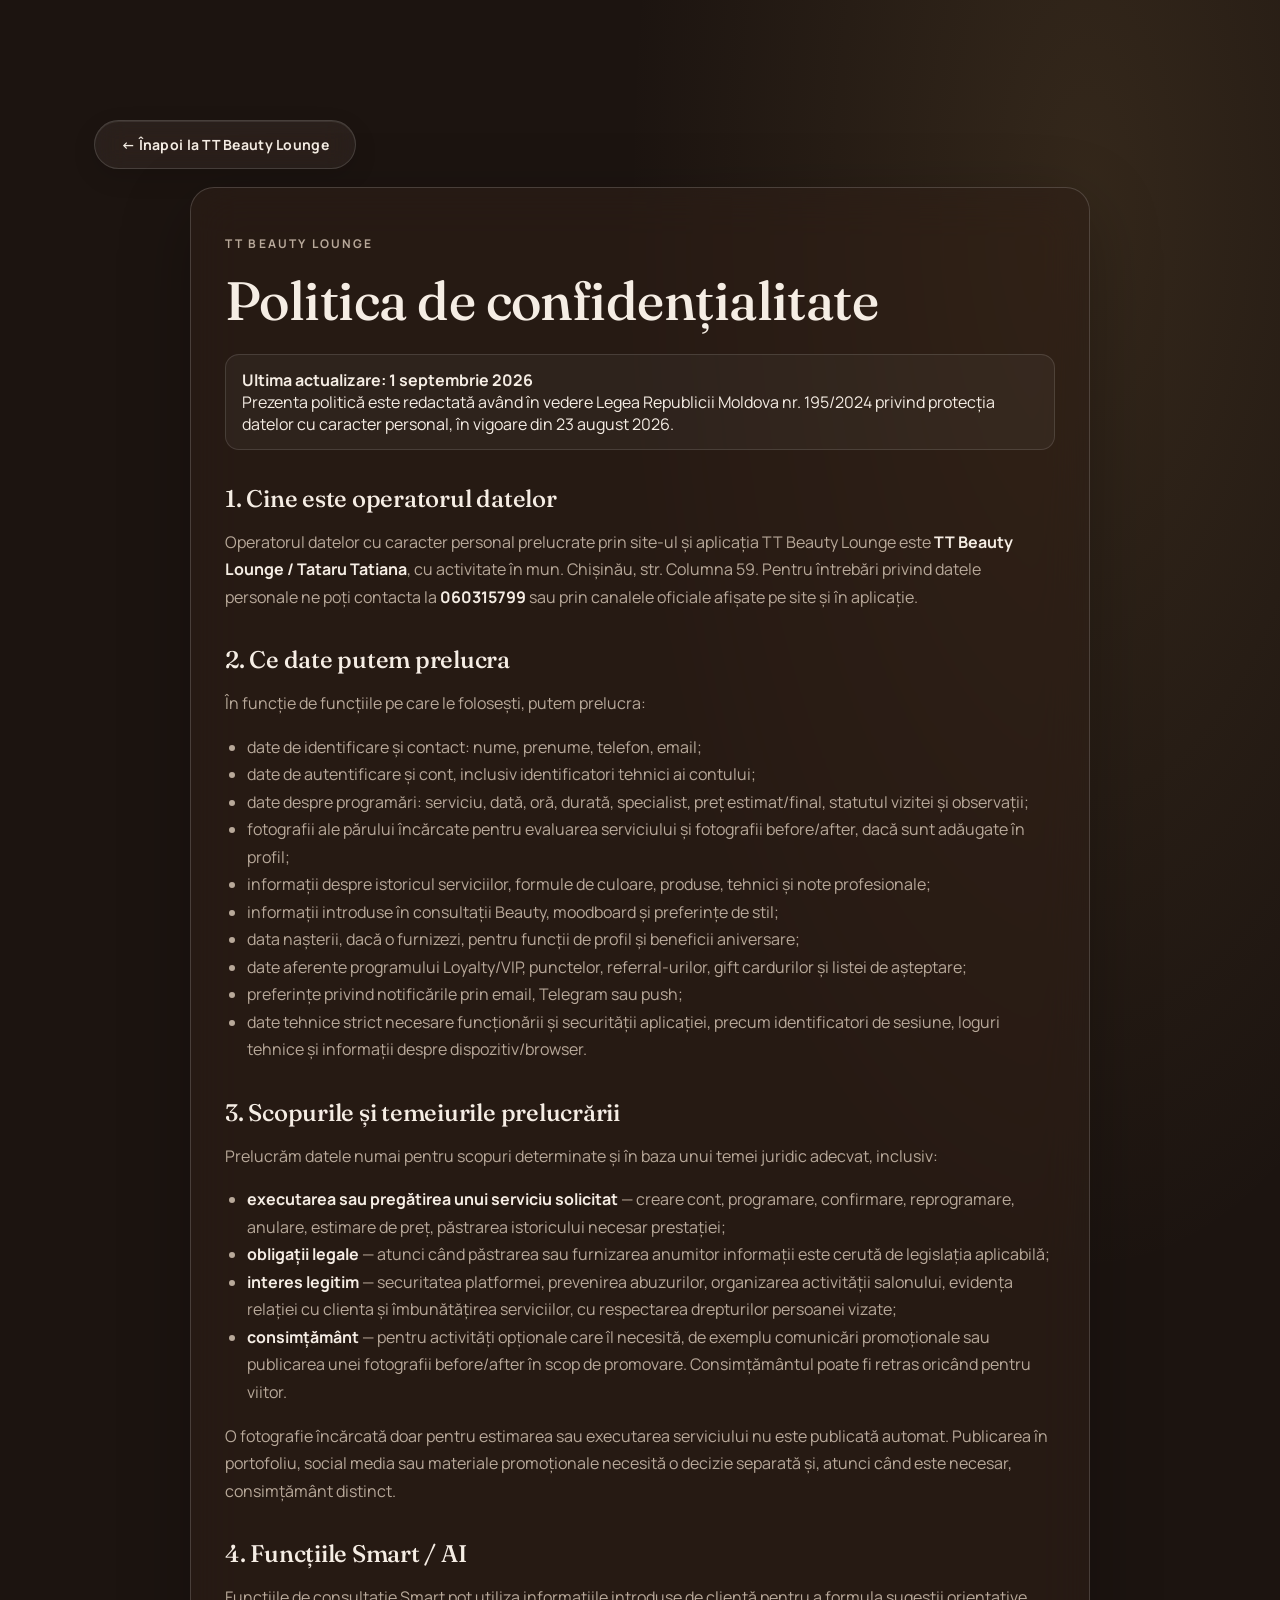
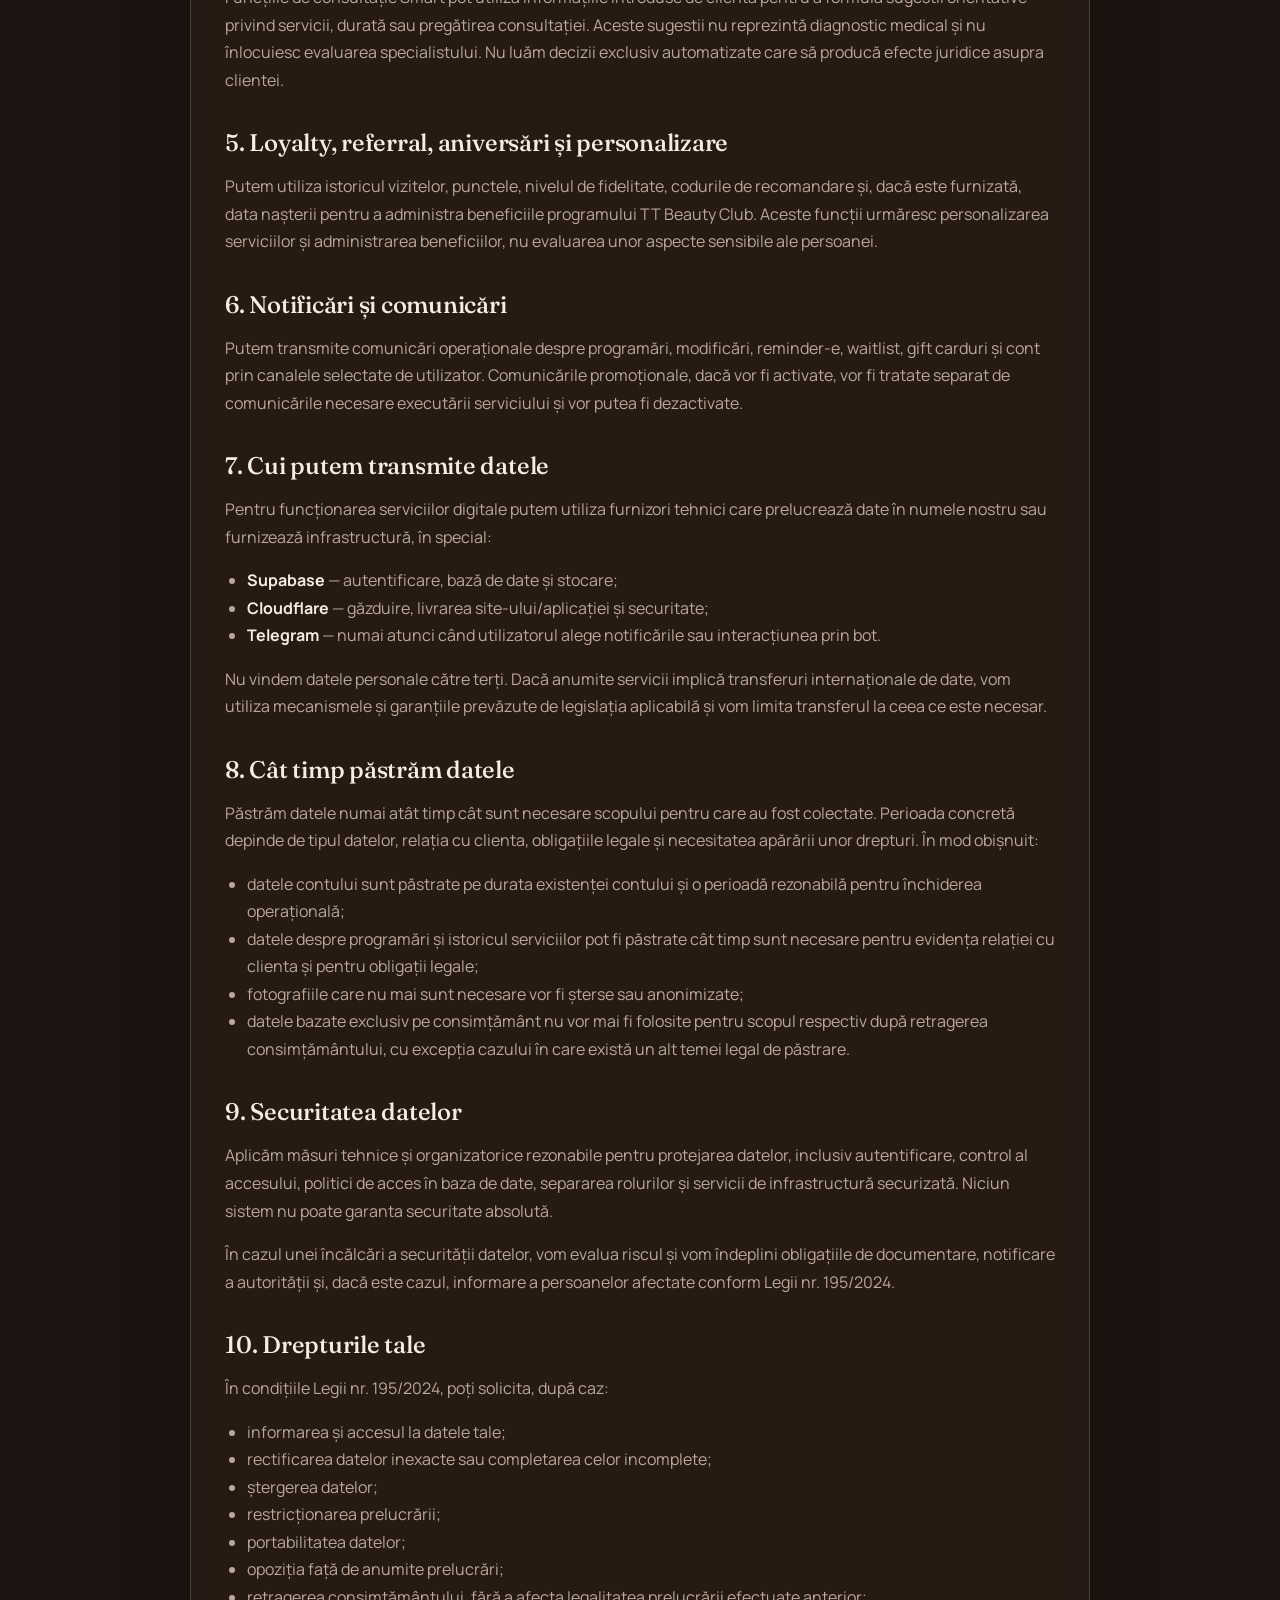
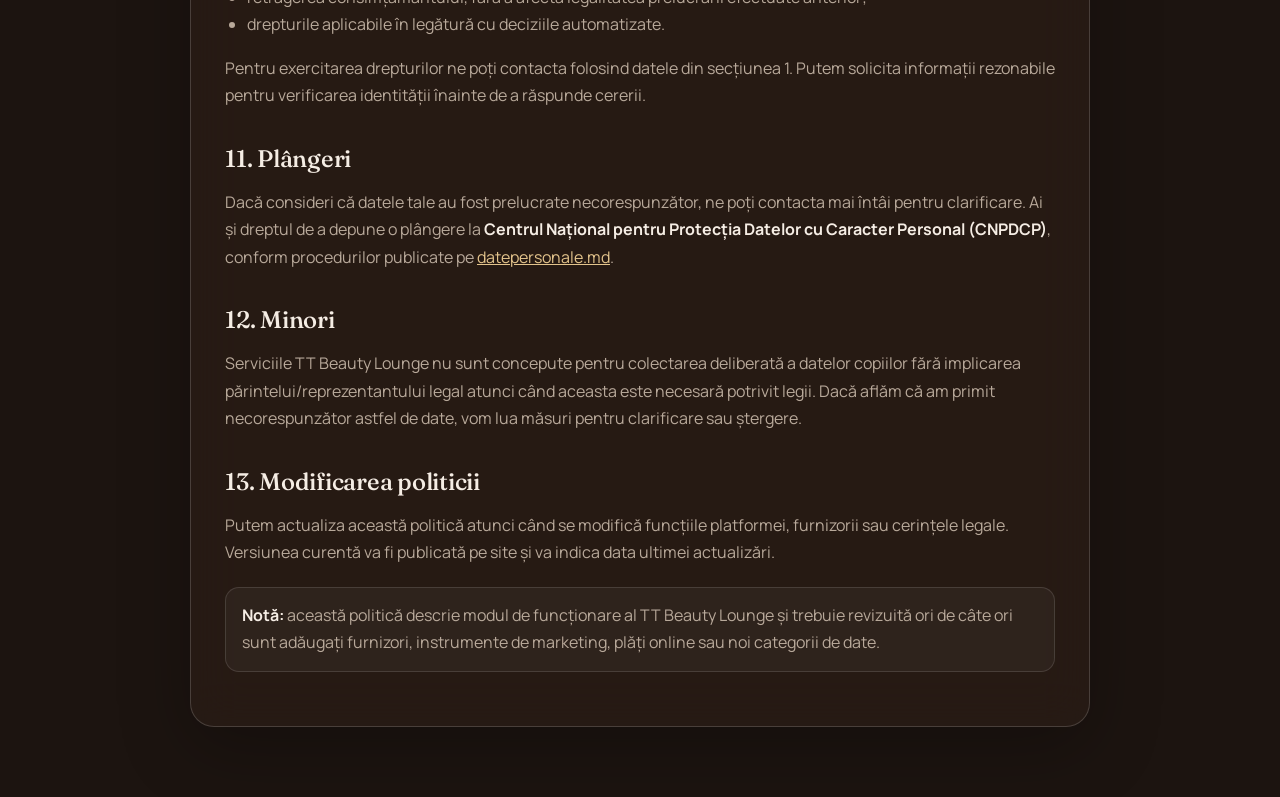
==== commit 309e218d: "Update privacy policy for Moldova Law 195/2024" ====
--- a/politica-confidentialitate.html
+++ b/politica-confidentialitate.html
@@ -3,362 +3,112 @@
 <head>
 <meta charset="UTF-8">
 <meta name="viewport" content="width=device-width, initial-scale=1.0">
-<title>TT Beauty Lounge — Coafor</title>
+<title>Politica de confidențialitate — TT Beauty Lounge</title>
 <link rel="preconnect" href="https://fonts.googleapis.com">
 <link rel="preconnect" href="https://fonts.gstatic.com" crossorigin>
-<link href="https://fonts.googleapis.com/css2?family=Fraunces:opsz,wght@9..144,300;9..144,400;9..144,500;9..144,600&family=Manrope:wght@400;500;600;700;800&display=swap" rel="stylesheet">
+<link href="https://fonts.googleapis.com/css2?family=Fraunces:opsz,wght@9..144,400;9..144,500;9..144,600&family=Manrope:wght@400;500;600;700;800&display=swap" rel="stylesheet">
 <link rel="stylesheet" href="css/styles.css?v=5">
+<link rel="stylesheet" href="css/glass.css?v=1">
+<style>
+.privacy-page{min-height:100vh;padding:120px 0 70px;background:radial-gradient(60% 45% at 85% 5%,rgba(201,160,94,.14),transparent 60%),var(--bg)}
+.privacy-card{max-width:900px;margin:auto;padding:34px;border:1px solid rgba(255,255,255,.16);border-radius:24px;background:rgba(44,32,25,.62);backdrop-filter:blur(24px) saturate(150%);-webkit-backdrop-filter:blur(24px) saturate(150%);box-shadow:0 20px 70px rgba(0,0,0,.26)}
+.privacy-card h1{font-size:clamp(34px,5vw,54px);margin:8px 0 12px}.privacy-card h2{font-size:24px;margin:34px 0 12px}.privacy-card p,.privacy-card li{color:var(--muted);line-height:1.72}.privacy-card strong{color:var(--ivory)}.privacy-card a{color:var(--gold-light)}.privacy-meta{padding:14px 16px;border:1px solid rgba(255,255,255,.12);border-radius:14px;background:rgba(255,255,255,.04);margin:20px 0}.privacy-card ul{padding-left:22px}.privacy-back{display:inline-flex;margin-bottom:18px}
+</style>
 </head>
 <body>
+<main class="privacy-page">
+<div class="wrap">
+<a class="btn btn-ghost privacy-back" href="index.html">← Înapoi la TT Beauty Lounge</a>
+<article class="privacy-card">
+<p class="eyebrow">TT BEAUTY LOUNGE</p>
+<h1>Politica de confidențialitate</h1>
+<div class="privacy-meta"><strong>Ultima actualizare: 1 septembrie 2026</strong><br>Prezenta politică este redactată având în vedere Legea Republicii Moldova nr. 195/2024 privind protecția datelor cu caracter personal, în vigoare din 23 august 2026.</div>
 
-<header>
-  <div class="wrap">
-    <a class="logo" href="#top" aria-label="TT Beauty Lounge - pagina principală">
-      <video autoplay muted loop playsinline preload="auto" poster="images/tt-beauty-lounge-logo.jpeg" aria-label="Logo animat TT Beauty Lounge">
-        <source src="videos/tt-beauty-lounge-logo-animation.mp4" type="video/mp4">
-      </video>
-    </a>
-    <nav>
-      <ul>
-        <li><a href="#despre">Despre</a></li>
-        <li><a href="#servicii">Servicii</a></li>
-        <li><a href="#galerie">Galerie</a></li>
-        <li><a href="#recenzii">Recenzii</a></li>
-        <li><a href="#programare">Programare</a></li>
-      </ul>
-    </nav>
-<div class="social-links" aria-label="Rețele sociale TT Beauty Lounge">
-    <a class="social-icon" href="https://www.instagram.com/tatiana_tataru_?utm_source=ig_web_button_share_sheet&igsh=ZDNlZDc0MzIxNw==&igsi=ZDNlZDc0MzIxNw==" target="_blank" rel="noopener noreferrer" aria-label="Instagram Tatiana Tataru" title="Instagram Tatiana Tataru">
-    <svg viewBox="0 0 24 24" aria-hidden="true"><path d="M7.5 2h9A5.5 5.5 0 0 1 22 7.5v9a5.5 5.5 0 0 1-5.5 5.5h-9A5.5 5.5 0 0 1 2 16.5v-9A5.5 5.5 0 0 1 7.5 2Zm0 2A3.5 3.5 0 0 0 4 7.5v9A3.5 3.5 0 0 0 7.5 20h9a3.5 3.5 0 0 0 3.5-3.5v-9A3.5 3.5 0 0 0 16.5 4h-9Zm9.75 1.5a1.25 1.25 0 1 1 0 2.5 1.25 1.25 0 0 1 0-2.5ZM12 7a5 5 0 1 1 0 10 5 5 0 0 1 0-10Zm0 2a3 3 0 1 0 0 6 3 3 0 0 0 0-6Z"/></svg>
-    </a>
-    <a class="social-icon" href="https://www.tiktok.com/@tatianatatiana057?is_from_webapp=1&sender_device=pc" target="_blank" rel="noopener noreferrer" aria-label="TikTok Tatiana Tataru" title="TikTok Tatiana Tataru">
-    <svg viewBox="0 0 24 24" aria-hidden="true"><path d="M14.5 2h3a5.2 5.2 0 0 0 4.5 4.5v3a8.1 8.1 0 0 1-4.5-1.4v7.1A6.8 6.8 0 1 1 11 8.4v3.2a3.7 3.7 0 1 0 3.5 3.6V2Z"/></svg>
-    </a>
-    <a class="social-icon" href="https://maps.app.goo.gl/zRLtjFdoJ3BUi8KTA" target="_blank" rel="noopener noreferrer" aria-label="Locația TT Beauty Lounge pe Google Maps" title="Locația TT Beauty Lounge pe Google Maps">
-    <svg viewBox="0 0 24 24" aria-hidden="true"><path d="M12 2a7 7 0 0 1 7 7c0 5.25-7 13-7 13S5 14.25 5 9a7 7 0 0 1 7-7Zm0 4a3 3 0 1 0 0 6 3 3 0 0 0 0-6Z"/></svg>
-    </a>
-    </div>
-    <div class="site-language" role="group" aria-label="Limbă / Язык">
-      <button type="button" data-site-lang="ro" class="active">RO</button>
-      <button type="button" data-site-lang="ru">RU</button>
-    </div>
-    <a href="#programare" class="btn btn-primary" style="padding:10px 20px;">Programează-te</a>
-  </div>
-</header>
+<h2>1. Cine este operatorul datelor</h2>
+<p>Operatorul datelor cu caracter personal prelucrate prin site-ul și aplicația TT Beauty Lounge este <strong>TT Beauty Lounge / Tataru Tatiana</strong>, cu activitate în mun. Chișinău, str. Columna 59. Pentru întrebări privind datele personale ne poți contacta la <strong>060315799</strong> sau prin canalele oficiale afișate pe site și în aplicație.</p>
 
-<section class="hero">
-  <div class="wrap">
-    <div>
-      <p class="eyebrow">Coafor · Styling · Colorimetrie</p>
-      <h1>Părul tău,<br><em>reinventat</em> cu grijă.</h1>
-      <p class="lead">La TT Beauty Lounge fiecare tunsoare și fiecare nuanță sunt gândite pentru tine — nu pentru trend. Un salon mic, cu atenție mare la detalii.</p>
-      <div class="cta-row">
-        <a href="#programare" class="btn btn-primary">Fă o programare</a>
-        <a href="#servicii" class="btn btn-ghost">Vezi serviciile</a>
-      </div>
-    </div>
-    <div class="hero-visual">
-      <div class="strand-frame">
-        <video class="hero-logo-animation" autoplay muted loop playsinline preload="auto" aria-label="Animație TT Beauty Lounge">
-          <source src="videos/tt-beauty-lounge-logo-animation.mp4" type="video/mp4">
-        </video>
-        <a class="tag location-tag" href="https://maps.app.goo.gl/zRLtjFdoJ3BUi8KTA" target="_blank" rel="noopener noreferrer">📍 Or. Chișinău, Str. Columna 59 · Google Maps</a>
-      </div>
-    </div>
-  </div>
-</section>
+<h2>2. Ce date putem prelucra</h2>
+<p>În funcție de funcțiile pe care le folosești, putem prelucra:</p>
+<ul>
+<li>date de identificare și contact: nume, prenume, telefon, email;</li>
+<li>date de autentificare și cont, inclusiv identificatori tehnici ai contului;</li>
+<li>date despre programări: serviciu, dată, oră, durată, specialist, preț estimat/final, statutul vizitei și observații;</li>
+<li>fotografii ale părului încărcate pentru evaluarea serviciului și fotografii before/after, dacă sunt adăugate în profil;</li>
+<li>informații despre istoricul serviciilor, formule de culoare, produse, tehnici și note profesionale;</li>
+<li>informații introduse în consultații Beauty, moodboard și preferințe de stil;</li>
+<li>data nașterii, dacă o furnizezi, pentru funcții de profil și beneficii aniversare;</li>
+<li>date aferente programului Loyalty/VIP, punctelor, referral-urilor, gift cardurilor și listei de așteptare;</li>
+<li>preferințe privind notificările prin email, Telegram sau push;</li>
+<li>date tehnice strict necesare funcționării și securității aplicației, precum identificatori de sesiune, loguri tehnice și informații despre dispozitiv/browser.</li>
+</ul>
 
-<div class="strand-divider">
-  <svg viewBox="0 0 1200 60" preserveAspectRatio="none">
-    <defs>
-      <linearGradient id="divGrad" x1="0" y1="0" x2="1" y2="0">
-        <stop offset="0%" stop-color="#241a15"/>
-        <stop offset="15%" stop-color="#c9a05e"/>
-        <stop offset="50%" stop-color="#d89c96"/>
-        <stop offset="85%" stop-color="#c9a05e"/>
-        <stop offset="100%" stop-color="#241a15"/>
-      </linearGradient>
-    </defs>
-    <path class="strand-path" d="M 0 30 C 200 -10, 300 70, 500 30 S 800 -10, 1000 30 S 1150 60, 1200 30" stroke="url(#divGrad)" stroke-width="1.5" fill="none" opacity="0.6"/>
-  </svg>
+<h2>3. Scopurile și temeiurile prelucrării</h2>
+<p>Prelucrăm datele numai pentru scopuri determinate și în baza unui temei juridic adecvat, inclusiv:</p>
+<ul>
+<li><strong>executarea sau pregătirea unui serviciu solicitat</strong> — creare cont, programare, confirmare, reprogramare, anulare, estimare de preț, păstrarea istoricului necesar prestației;</li>
+<li><strong>obligații legale</strong> — atunci când păstrarea sau furnizarea anumitor informații este cerută de legislația aplicabilă;</li>
+<li><strong>interes legitim</strong> — securitatea platformei, prevenirea abuzurilor, organizarea activității salonului, evidența relației cu clienta și îmbunătățirea serviciilor, cu respectarea drepturilor persoanei vizate;</li>
+<li><strong>consimțământ</strong> — pentru activități opționale care îl necesită, de exemplu comunicări promoționale sau publicarea unei fotografii before/after în scop de promovare. Consimțământul poate fi retras oricând pentru viitor.</li>
+</ul>
+<p>O fotografie încărcată doar pentru estimarea sau executarea serviciului nu este publicată automat. Publicarea în portofoliu, social media sau materiale promoționale necesită o decizie separată și, atunci când este necesar, consimțământ distinct.</p>
+
+<h2>4. Funcțiile Smart / AI</h2>
+<p>Funcțiile de consultație Smart pot utiliza informațiile introduse de clientă pentru a formula sugestii orientative privind servicii, durată sau pregătirea consultației. Aceste sugestii nu reprezintă diagnostic medical și nu înlocuiesc evaluarea specialistului. Nu luăm decizii exclusiv automatizate care să producă efecte juridice asupra clientei.</p>
+
+<h2>5. Loyalty, referral, aniversări și personalizare</h2>
+<p>Putem utiliza istoricul vizitelor, punctele, nivelul de fidelitate, codurile de recomandare și, dacă este furnizată, data nașterii pentru a administra beneficiile programului TT Beauty Club. Aceste funcții urmăresc personalizarea serviciilor și administrarea beneficiilor, nu evaluarea unor aspecte sensibile ale persoanei.</p>
+
+<h2>6. Notificări și comunicări</h2>
+<p>Putem transmite comunicări operaționale despre programări, modificări, reminder-e, waitlist, gift carduri și cont prin canalele selectate de utilizator. Comunicările promoționale, dacă vor fi activate, vor fi tratate separat de comunicările necesare executării serviciului și vor putea fi dezactivate.</p>
+
+<h2>7. Cui putem transmite datele</h2>
+<p>Pentru funcționarea serviciilor digitale putem utiliza furnizori tehnici care prelucrează date în numele nostru sau furnizează infrastructură, în special:</p>
+<ul>
+<li><strong>Supabase</strong> — autentificare, bază de date și stocare;</li>
+<li><strong>Cloudflare</strong> — găzduire, livrarea site-ului/aplicației și securitate;</li>
+<li><strong>Telegram</strong> — numai atunci când utilizatorul alege notificările sau interacțiunea prin bot.</li>
+</ul>
+<p>Nu vindem datele personale către terți. Dacă anumite servicii implică transferuri internaționale de date, vom utiliza mecanismele și garanțiile prevăzute de legislația aplicabilă și vom limita transferul la ceea ce este necesar.</p>
+
+<h2>8. Cât timp păstrăm datele</h2>
+<p>Păstrăm datele numai atât timp cât sunt necesare scopului pentru care au fost colectate. Perioada concretă depinde de tipul datelor, relația cu clienta, obligațiile legale și necesitatea apărării unor drepturi. În mod obișnuit:</p>
+<ul>
+<li>datele contului sunt păstrate pe durata existenței contului și o perioadă rezonabilă pentru închiderea operațională;</li>
+<li>datele despre programări și istoricul serviciilor pot fi păstrate cât timp sunt necesare pentru evidența relației cu clienta și pentru obligații legale;</li>
+<li>fotografiile care nu mai sunt necesare vor fi șterse sau anonimizate;</li>
+<li>datele bazate exclusiv pe consimțământ nu vor mai fi folosite pentru scopul respectiv după retragerea consimțământului, cu excepția cazului în care există un alt temei legal de păstrare.</li>
+</ul>
+
+<h2>9. Securitatea datelor</h2>
+<p>Aplicăm măsuri tehnice și organizatorice rezonabile pentru protejarea datelor, inclusiv autentificare, control al accesului, politici de acces în baza de date, separarea rolurilor și servicii de infrastructură securizată. Niciun sistem nu poate garanta securitate absolută.</p>
+<p>În cazul unei încălcări a securității datelor, vom evalua riscul și vom îndeplini obligațiile de documentare, notificare a autorității și, dacă este cazul, informare a persoanelor afectate conform Legii nr. 195/2024.</p>
+
+<h2>10. Drepturile tale</h2>
+<p>În condițiile Legii nr. 195/2024, poți solicita, după caz:</p>
+<ul>
+<li>informarea și accesul la datele tale;</li>
+<li>rectificarea datelor inexacte sau completarea celor incomplete;</li>
+<li>ștergerea datelor;</li>
+<li>restricționarea prelucrării;</li>
+<li>portabilitatea datelor;</li>
+<li>opoziția față de anumite prelucrări;</li>
+<li>retragerea consimțământului, fără a afecta legalitatea prelucrării efectuate anterior;</li>
+<li>drepturile aplicabile în legătură cu deciziile automatizate.</li>
+</ul>
+<p>Pentru exercitarea drepturilor ne poți contacta folosind datele din secțiunea 1. Putem solicita informații rezonabile pentru verificarea identității înainte de a răspunde cererii.</p>
+
+<h2>11. Plângeri</h2>
+<p>Dacă consideri că datele tale au fost prelucrate necorespunzător, ne poți contacta mai întâi pentru clarificare. Ai și dreptul de a depune o plângere la <strong>Centrul Național pentru Protecția Datelor cu Caracter Personal (CNPDCP)</strong>, conform procedurilor publicate pe <a href="https://datepersonale.md" target="_blank" rel="noopener">datepersonale.md</a>.</p>
+
+<h2>12. Minori</h2>
+<p>Serviciile TT Beauty Lounge nu sunt concepute pentru colectarea deliberată a datelor copiilor fără implicarea părintelui/reprezentantului legal atunci când aceasta este necesară potrivit legii. Dacă aflăm că am primit necorespunzător astfel de date, vom lua măsuri pentru clarificare sau ștergere.</p>
+
+<h2>13. Modificarea politicii</h2>
+<p>Putem actualiza această politică atunci când se modifică funcțiile platformei, furnizorii sau cerințele legale. Versiunea curentă va fi publicată pe site și va indica data ultimei actualizări.</p>
+
+<p class="privacy-meta"><strong>Notă:</strong> această politică descrie modul de funcționare al TT Beauty Lounge și trebuie revizuită ori de câte ori sunt adăugați furnizori, instrumente de marketing, plăți online sau noi categorii de date.</p>
+</article>
 </div>
-
-<section class="sect" id="despre">
-  <div class="wrap about-grid">
-    <div class="about-swatch">
-      <img src="images/tataru-tatiana.jpeg" alt="Tataru Tatiana, proprietara TT Beauty Lounge">
-    </div>
-    <div class="about-text">
-      <p class="eyebrow">Despre salon</p>
-      <h2 style="margin: 10px 0 22px;">O experiență gândită pentru tine, nu pentru grabă</h2>
-      <p><strong>Tataru Tatiana</strong>, proprietara <strong>TT Beauty Lounge</strong>, crede că fiecare programare începe cu o discuție, nu cu o listă de proceduri. Ne place să înțelegem forma feței, textura și rutina ta zilnică înainte de a ridica un foarfece.</p>
-      <p>Lucrăm cu produse de calitate, tehnici actuale de colorimetrie și — cel mai important — cu răbdare. Rezultatul: un look care ține și arată bine și peste șase săptămâni, nu doar în ziua ieșirii din salon.</p>
-      <p class="owner-name">Tataru Tatiana · Proprietara TT Beauty Lounge</p>
-    </div>
-  </div>
-</section>
-
-<section class="sect sect-alt" id="servicii">
-  <div class="wrap">
-    <div class="sect-head">
-      <p class="eyebrow">Ce facem</p>
-      <h2>Servicii</h2>
-      <p>De la o tunsoare rapidă, la o transformare completă de culoare — fiecare serviciu e adaptat părului tău.</p>
-    </div>
-    <h3 class="service-group-title">Păr</h3><div class="services-grid"><div class="svc-card"><img class="svc-image" src="images/service-tunsori-dame.jpg" alt="Tunsori dame"><div class="svc-num">01</div><h3>Tunsori dame</h3><p>Tunsoare adaptată formei feței, texturii și stilului dorit.</p><p class="svc-meta"><strong>200–500 MDL</strong> · 1 h</p></div><div class="svc-card"><img class="svc-image" src="images/service-breton.jpg" alt="Breton"><div class="svc-num">02</div><h3>Breton</h3><p>Corectarea sau realizarea bretonului, rapid și precis.</p><p class="svc-meta"><strong>50 MDL</strong> · 10 min</p></div><div class="svc-card"><img class="svc-image" src="images/service-tunsori-barbati-barba.jpg" alt="Tunsori bărbați (barbă)"><div class="svc-num">03</div><h3>Tunsori bărbați (barbă)</h3><p>Tunsoare pentru bărbați și aranjarea bărbii.</p><p class="svc-meta"><strong>150–250 MDL</strong> · 30 min</p></div><div class="svc-card"><img class="svc-image" src="images/service-vopsiri-tehnica.jpg" alt="Vopsiri în tehnică"><div class="svc-num">04</div><h3>Vopsiri în tehnică</h3><p>Balayage, AirTouch, șuvițe și alte tehnici complexe de colorare.</p><p class="svc-meta"><strong>2500–5000 MDL</strong> · 5 h</p></div><div class="svc-card"><img class="svc-image" src="images/service-vopsire-tonare.jpg" alt="Vopsire într-o nuanță / tonarea părului"><div class="svc-num">05</div><h3>Vopsire într-o nuanță / tonarea părului</h3><p>Vopsire uniformă sau tonare pentru culoare proaspătă și luciu.</p><p class="svc-meta"><strong>450–1500 MDL</strong> · 1 h 30 min</p></div><div class="svc-card"><img class="svc-image" src="images/service-coafuri-seara.jpg" alt="Coafuri de seară"><div class="svc-num">06</div><h3>Coafuri de seară</h3><p>Coafură elegantă pentru evenimente și ocazii speciale.</p><p class="svc-meta"><strong>1000–2000 MDL</strong> · 1 h 30 min</p></div><div class="svc-card"><img class="svc-image" src="images/service-bucle-ondulator.jpg" alt="Bucle pe ondulator"><div class="svc-num">07</div><h3>Bucle pe ondulator</h3><p>Bucle definite și styling cu ondulatorul.</p><p class="svc-meta"><strong>450–800 MDL</strong> · 1 h</p></div><div class="svc-card"><img class="svc-image" src="images/service-coafuri-mireasa.jpg" alt="Coafuri de mireasă"><div class="svc-num">08</div><h3>Coafuri de mireasă</h3><p>Coafură de mireasă adaptată ținutei și stilului evenimentului.</p><p class="svc-meta"><strong>2000–2500 MDL</strong> · 2 h</p></div></div><h3 class="service-group-title">Make-Up</h3><div class="services-grid"><div class="svc-card"><img class="svc-image" src="images/service-makeup-seara.jpg" alt="Make-Up de seară"><div class="svc-num">09</div><h3>Make-Up de seară</h3><p>Machiaj de seară adaptat trăsăturilor și ținutei.</p><p class="svc-meta"><strong>600–900 MDL</strong> · 1 h</p></div><div class="svc-card"><img class="svc-image" src="images/service-makeup-mireasa.jpg" alt="Make-Up mireasă"><div class="svc-num">10</div><h3>Make-Up mireasă</h3><p>Machiaj de mireasă rezistent, echilibrat și fotogenic.</p><p class="svc-meta"><strong>1500 MDL</strong> · 1 h</p></div></div>
-    </div>
-  </section>
-
-<section class="sect" id="galerie">
-  <div class="wrap">
-    <div class="sect-head">
-      <p class="eyebrow">Portofoliu</p>
-      <h2>Galerie</h2>
-    </div>
-    <div class="gallery-grid" id="videoGallery">
-      <figure class="g-item"><video controls playsinline preload="metadata" aria-label="Video din salon"><source src="videos/coafura-eveniment-1.mp4" type="video/mp4"></video></figure>
-      <figure class="g-item"><video controls playsinline preload="metadata" aria-label="Video din salon"><source src="videos/vopsit-1.mp4" type="video/mp4"></video></figure>
-      <figure class="g-item"><video controls playsinline preload="metadata" aria-label="Video din salon"><source src="videos/vopsit-2.mp4" type="video/mp4"></video></figure>
-      <figure class="g-item"><video controls playsinline preload="metadata" aria-label="Video din salon"><source src="videos/styling-1.mp4" type="video/mp4"></video></figure>
-      <figure class="g-item"><video controls playsinline preload="metadata" aria-label="Video din salon"><source src="videos/coafura-eveniment-2.mp4" type="video/mp4"></video></figure>
-      <figure class="g-item"><video controls playsinline preload="metadata" aria-label="Video din salon"><source src="videos/styling-2.mp4" type="video/mp4"></video></figure>
-    </div>
-  </div>
-</section>
-
-<div class="strand-divider">
-  <svg viewBox="0 0 1200 60" preserveAspectRatio="none">
-    <path class="strand-path" d="M 0 30 C 200 -10, 300 70, 500 30 S 800 -10, 1000 30 S 1150 60, 1200 30" stroke="url(#divGrad)" stroke-width="1.5" fill="none" opacity="0.6"/>
-  </svg>
-</div>
-
-<section class="sect sect-alt" id="recenzii">
-  <div class="wrap">
-    <div class="sect-head">
-      <p class="eyebrow">Ce spun clientele</p>
-      <h2>Recenzii</h2>
-    </div>
-    <div class="reviews-layout">
-      <div id="reviewsList">
-        <div class="review-card">
-          <div class="stars">★★★★★</div>
-          <p>„Prima dată când o vopsea îmi ține culoarea atât de bine și atât de uniform. Recomand cu toată încrederea."</p>
-          <div class="who">Xiusa</div>
-        </div>
-        <div class="review-card">
-          <div class="stars">★★★★★</div>
-          <p>„Mi-au ascultat exact ce voiam și mi-au explicat de ce o anumită tunsoare mi se potrivește mai bine. Rezultat perfect."</p>
-          <div class="who">Andreea</div>
-        </div>
-      </div>
-
-      <form class="review-form" id="reviewForm">
-        <p class="honeypot"><label>Nu completa acest câmp: <input name="bot-field"></label></p>
-        <h3>Lasă o recenzie</h3>
-        <div class="field">
-          <label for="rvName">Numele tău</label>
-          <input type="text" id="rvName" name="nume" required placeholder="Ex: Ana P.">
-        </div>
-        <div class="field">
-          <label>Notă</label>
-          <div class="star-picker" id="starPicker">
-            <button type="button" data-v="1">★</button>
-            <button type="button" data-v="2">★</button>
-            <button type="button" data-v="3">★</button>
-            <button type="button" data-v="4">★</button>
-            <button type="button" data-v="5">★</button>
-          </div>
-          <input type="hidden" id="rvRating" name="nota">
-        </div>
-        <div class="field">
-          <label for="rvText">Recenzia ta</label>
-          <textarea id="rvText" name="message" required placeholder="Spune-ne cum a fost experiența ta..."></textarea>
-        </div>
-        <button type="submit" class="btn btn-primary" style="width:100%; justify-content:center; margin-top:18px;">Trimite recenzia</button>
-        <div class="form-msg" id="rvMsg"></div>
-      </form>
-    </div>
-  </div>
-</section>
-
-<section class="sect" id="programare">
-  <div class="wrap booking-grid">
-    <div>
-      <p class="eyebrow">Cum funcționează</p>
-      <h2 style="margin: 10px 0 30px; font-size: clamp(28px,3.6vw,40px);">Programează-te în 3 pași</h2>
-      <div class="steps">
-        <div class="step">
-          <div class="step-num">01</div>
-          <div>
-            <h4>Alege serviciul</h4>
-            <p>Selectează ce vrei să faci — de la o tunsoare simplă la o schimbare completă de culoare.</p>
-          </div>
-        </div>
-        <div class="step">
-          <div class="step-num">02</div>
-          <div>
-            <h4>Alege data și ora</h4>
-            <p>Spune-ne când ți-e mai comod. Te contactăm pentru confirmare în cel mai scurt timp.</p>
-          </div>
-        </div>
-        <div class="step">
-          <div class="step-num">03</div>
-          <div>
-            <h4>Vino la salon</h4>
-            <p>Te așteptăm cu o cafea și toată atenția noastră.</p>
-          </div>
-        </div>
-      </div>
-    </div>
-
-    <div class="booking-account-column">
-    <section class="client-auth-card" id="clientAuthCard">
-      <div id="clientAuthLoggedOut">
-        <h3>Cont client</h3>
-        <p>Creează un cont sau autentifică-te pentru a face o programare.</p>
-        <div class="auth-tabs"><button type="button" class="active" data-auth-mode="register">Creează cont</button><button type="button" data-auth-mode="login">Intră în cont</button></div>
-        <form id="clientAuthForm">
-          <div class="form-row" id="registerIdentityFields">
-            <div class="field"><label for="accountName">Nume și prenume</label><input id="accountName" autocomplete="name"></div>
-            <div class="field"><label for="accountPhone">Telefon</label><input id="accountPhone" type="tel" autocomplete="tel"></div>
-          </div>
-          <div class="form-row">
-            <div class="field"><label for="accountEmail">Email</label><input id="accountEmail" type="email" autocomplete="email" required></div>
-            <div class="field"><label for="accountPassword">Parolă</label><input id="accountPassword" type="password" minlength="6" autocomplete="new-password" required></div>
-          </div>
-          <button class="btn btn-primary" type="submit" id="clientAuthSubmit">Creează cont</button>
-          <p class="form-msg" id="clientAuthMessage" aria-live="polite"></p>
-        </form>
-      </div>
-      <div id="clientAuthLoggedIn" class="hidden">
-        <div class="account-head"><div><strong id="clientAccountName">Contul meu</strong><span id="clientAccountEmail"></span></div><button type="button" class="btn btn-ghost" id="clientLogoutBtn">Ieși</button></div>
-        <form id="siteNotificationForm" class="site-notification-form">
-          <fieldset>
-            <legend>Unde dorești notificările?</legend>
-            <label><input type="radio" name="siteNotificationChannel" value="email" checked> Email</label>
-            <label><input type="radio" name="siteNotificationChannel" value="telegram"> Telegram</label>
-          </fieldset>
-          <button type="submit" class="btn btn-ghost">Salvează notificările</button>
-          <p id="siteNotificationMessage" class="form-msg" aria-live="polite"></p>
-        </form>
-        <h4>Programările mele</h4><div id="clientBookings"><p>Se încarcă...</p></div>
-      </div>
-    </section>
-
-    <form class="booking-form auth-required hidden" id="bookingForm">
-      <h3 style="font-size:22px; color:var(--ivory); margin:0 0 6px;">Trimite o cerere de programare</h3>
-      <p style="color:var(--muted); font-size:14px; margin:0 0 10px;">Completează formularul, iar cererea va ajunge direct la administratorul salonului.</p>
-
-      <div class="form-row">
-        <div class="field">
-          <label for="bkName">Nume complet</label>
-          <input type="text" id="bkName" required placeholder="Numele tău">
-        </div>
-        <div class="field">
-          <label for="bkPhone">Telefon</label>
-          <input type="tel" id="bkPhone" required placeholder="07XX XXX XXX">
-        </div>
-      </div>
-
-      <div class="field">
-        <label for="bkService">Serviciu dorit</label>
-        <select id="bkService" required><option value="">Alege un serviciu</option><option value="" disabled>— Păr —</option><option value="Tunsori dame" data-duration="60">Tunsori dame — 200–500 MDL — 1 h</option><option value="Breton" data-duration="10">Breton — 50 MDL — 10 min</option><option value="Tunsori bărbați (barbă)" data-duration="30">Tunsori bărbați (barbă) — 150–250 MDL — 30 min</option><option value="Vopsiri în tehnică" data-duration="300">Vopsiri în tehnică — 2500–5000 MDL — 5 h</option><option value="Vopsire într-o nuanță / tonarea părului" data-duration="90">Vopsire într-o nuanță / tonarea părului — 450–1500 MDL — 1 h 30 min</option><option value="Coafuri de seară" data-duration="90">Coafuri de seară — 1000–2000 MDL — 1 h 30 min</option><option value="Bucle pe ondulator" data-duration="60">Bucle pe ondulator — 450–800 MDL — 1 h</option><option value="Coafuri de mireasă" data-duration="120">Coafuri de mireasă — 2000–2500 MDL — 2 h</option><option value="" disabled>— Make-Up —</option><option value="Make-Up de seară" data-duration="60">Make-Up de seară — 600–900 MDL — 1 h</option><option value="Make-Up mireasă" data-duration="60">Make-Up mireasă — 1500 MDL — 1 h</option></select>
-      </div>
-
-      <div class="form-row">
-        <div class="field">
-          <label for="bkDate">Data preferată</label>
-          <input type="date" id="bkDate" required>
-        </div>
-        <div class="field">
-          <label for="bkTime">Ore disponibile</label>
-          <select id="bkTime" required disabled>
-            <option value="">Alege mai întâi serviciul și data</option>
-          </select>
-        </div>
-      </div>
-      <div class="form-msg" id="bkAvailability" aria-live="polite"></div>
-
-      <div class="form-row">
-        <div class="field">
-          <label for="bkHairLength">Lungimea părului</label>
-          <select id="bkHairLength" required>
-            <option value="">Alege lungimea</option>
-            <option value="Scurt">Scurt — până la bărbie</option>
-            <option value="Mediu">Mediu — până la umeri</option>
-            <option value="Lung">Lung — sub umeri</option>
-            <option value="Foarte lung">Foarte lung — până la talie sau mai jos</option>
-          </select>
-        </div>
-        <div class="field">
-          <label for="bkHairPhoto">Fotografie cu părul</label>
-          <input type="file" id="bkHairPhoto" required accept="image/jpeg,image/png,image/webp" capture="environment">
-          <small class="field-help">Fotografia ajută proprietara să estimeze corect prețul. Maximum 8 MB.</small>
-        </div>
-      </div>
-
-      <div class="field">
-        <label for="bkNote">Observații (opțional)</label>
-        <textarea id="bkNote" placeholder="Detalii despre ce ți-ai dori..."></textarea>
-      </div>
-
-      <label class="privacy-consent" for="bkPrivacy">
-        <input type="checkbox" id="bkPrivacy" required>
-        <span>Sunt de acord ca TT Beauty Lounge să prelucreze numele, numărul de telefon, fotografia părului și detaliile programării pentru estimarea prețului, înregistrarea și confirmarea acesteia. Am citit <a href="politica-confidentialitate.html" target="_blank" rel="noopener">Politica de confidențialitate</a>.</span>
-      </label>
-
-      <button type="submit" class="btn btn-primary">Trimite cererea</button>
-      <div class="success-box" id="bkSuccess"></div>
-    </form>
-    </div>
-  </div>
-</section>
-
-<footer>
-  <div class="wrap footer-grid">
-    <div>
-      <div class="logo" style="margin-bottom: 14px;">
-        <video autoplay muted loop playsinline preload="metadata" poster="images/tt-beauty-lounge-logo.jpeg" aria-label="Logo animat TT Beauty Lounge">
-          <source src="videos/tt-beauty-lounge-logo-animation.mp4" type="video/mp4">
-        </video>
-      </div>
-      <p style="max-width: 32ch;">Salon de coafură — tunsori, vopsit și styling, cu programare la orice oră din zi.</p>
-      <div class="footer-social-title">Urmărește-ne</div>
-      <div class="social-links" aria-label="Rețele sociale TT Beauty Lounge">
-      <a class="social-icon" href="https://www.instagram.com/tatiana_tataru_?utm_source=ig_web_button_share_sheet&igsh=ZDNlZDc0MzIxNw==&igsi=ZDNlZDc0MzIxNw==" target="_blank" rel="noopener noreferrer" aria-label="Instagram Tatiana Tataru" title="Instagram Tatiana Tataru">
-      <svg viewBox="0 0 24 24" aria-hidden="true"><path d="M7.5 2h9A5.5 5.5 0 0 1 22 7.5v9a5.5 5.5 0 0 1-5.5 5.5h-9A5.5 5.5 0 0 1 2 16.5v-9A5.5 5.5 0 0 1 7.5 2Zm0 2A3.5 3.5 0 0 0 4 7.5v9A3.5 3.5 0 0 0 7.5 20h9a3.5 3.5 0 0 0 3.5-3.5v-9A3.5 3.5 0 0 0 16.5 4h-9Zm9.75 1.5a1.25 1.25 0 1 1 0 2.5 1.25 1.25 0 0 1 0-2.5ZM12 7a5 5 0 1 1 0 10 5 5 0 0 1 0-10Zm0 2a3 3 0 1 0 0 6 3 3 0 0 0 0-6Z"/></svg>
-      </a>
-      <a class="social-icon" href="https://www.tiktok.com/@tatianatatiana057?is_from_webapp=1&sender_device=pc" target="_blank" rel="noopener noreferrer" aria-label="TikTok Tatiana Tataru" title="TikTok Tatiana Tataru">
-      <svg viewBox="0 0 24 24" aria-hidden="true"><path d="M14.5 2h3a5.2 5.2 0 0 0 4.5 4.5v3a8.1 8.1 0 0 1-4.5-1.4v7.1A6.8 6.8 0 1 1 11 8.4v3.2a3.7 3.7 0 1 0 3.5 3.6V2Z"/></svg>
-      </a>
-      <a class="social-icon" href="https://maps.app.goo.gl/zRLtjFdoJ3BUi8KTA" target="_blank" rel="noopener noreferrer" aria-label="Locația TT Beauty Lounge pe Google Maps" title="Locația TT Beauty Lounge pe Google Maps">
-      <svg viewBox="0 0 24 24" aria-hidden="true"><path d="M12 2a7 7 0 0 1 7 7c0 5.25-7 13-7 13S5 14.25 5 9a7 7 0 0 1 7-7Zm0 4a3 3 0 1 0 0 6 3 3 0 0 0 0-6Z"/></svg>
-      </a>
-      </div>
-    </div>
-    <div>
-      <h4>Contact</h4>
-      <p><a href="https://maps.app.goo.gl/zRLtjFdoJ3BUi8KTA" target="_blank" rel="noopener noreferrer">📍 Or. Chișinău, Str. Columna 59 — Deschide în Google Maps</a></p>
-      <p><a href="tel:060315799">060315799</a></p>
-      <p><a href="politica-confidentialitate.html">Politica de confidențialitate</a></p>
-      <p class="placeholder-note">Adaugă aici emailul</p>
-    </div>
-    <div>
-      <h4>Program</h4>
-      <p>Luni – Vineri: 08:00 – 18:00</p>
-      <p>Sâmbătă: 08:00 – 16:00</p>
-      <p>Duminică: Zi liberă</p>
-    </div>
-  </div>
-  <div class="wrap footer-bottom">
-    <span>© 2026 TT Beauty Lounge. Toate drepturile rezervate.</span>
-    <span>Site realizat cu grijă, ca o coafură bună.</span>
-  </div>
-</footer>
-
-<script src="js/i18n.js?v=7"></script>
-<script src="js/account.js?v=3"></script>
-<script src="js/script.js?v=7"></script>
-
+</main>
 </body>
-</html>
+</html>
--- a/css/styles.css
+++ b/css/styles.css
@@ -0,0 +1,355 @@
+:root{
+    --bg: #1c1410;
+    --bg-alt: #241a15;
+    --surface: #2c2019;
+    --surface-2: #33251c;
+    --line: #4a382c;
+    --gold: #c9a05e;
+    --gold-light: #e3c48c;
+    --rose: #d89c96;
+    --ivory: #f5ede4;
+    --muted: #b8a99a;
+    --muted-2: #8a7566;
+  }
+  *{ box-sizing: border-box; }
+  html{ scroll-behavior: smooth; }
+  body{
+    margin:0;
+    background: var(--bg);
+    color: var(--ivory);
+    font-family: 'Manrope', sans-serif;
+    -webkit-font-smoothing: antialiased;
+  }
+  h1, h2, h3, .display{
+    font-family: 'Fraunces', serif;
+    font-weight: 500;
+    letter-spacing: -0.01em;
+    margin: 0;
+  }
+  a{ color: inherit; }
+  img{ max-width:100%; display:block; }
+  .wrap{ max-width: 1140px; margin: 0 auto; padding: 0 24px; }
+  .eyebrow{
+    font-family:'Manrope', sans-serif;
+    text-transform: uppercase;
+    letter-spacing: 0.18em;
+    font-size: 12px;
+    font-weight: 700;
+    color: var(--gold-light);
+  }
+  section{ position: relative; }
+
+  /* ---------- NAV ---------- */
+  header{
+    position: fixed;
+    top:0; left:0; right:0;
+    z-index: 50;
+    background: linear-gradient(to bottom, rgba(28,20,16,0.92), rgba(28,20,16,0));
+    padding: 18px 0 30px;
+    transition: background .3s ease;
+  }
+  header .wrap{ display:flex; align-items:center; justify-content:space-between; }
+  .logo{ display:block; width:52px; line-height:0; }
+  .logo img,
+  .logo video{
+    display:block;
+    width:100%;
+    aspect-ratio:1;
+    object-fit:cover;
+    border-radius:50%;
+    background:#050505;
+  }
+  nav ul{ list-style:none; display:flex; gap: 32px; margin:0; padding:0; }
+  nav a{
+    text-decoration:none; font-size: 14px; font-weight:600; color: var(--muted);
+    letter-spacing: 0.03em;
+    transition: color .2s;
+  }
+  nav a:hover, nav a:focus-visible{ color: var(--ivory); }
+  .nav-toggle{ display:none; background:none; border:1px solid var(--line); color:var(--ivory); border-radius: 8px; padding: 8px 10px; font-size: 20px; line-height:1; }
+
+  /* ---------- HERO ---------- */
+  .hero{
+    min-height: 100svh;
+    display:flex;
+    align-items:center;
+    padding-top: 110px;
+    overflow:hidden;
+    background:
+      radial-gradient(60% 50% at 85% 15%, rgba(201,160,94,0.16), transparent 60%),
+      radial-gradient(50% 40% at 10% 90%, rgba(216,156,150,0.10), transparent 60%),
+      var(--bg);
+  }
+  .hero .wrap{ display:grid; grid-template-columns: 1.1fr 0.9fr; gap: 48px; align-items:center; }
+  .hero h1{
+    font-size: clamp(42px, 6vw, 76px);
+    line-height: 0.98;
+    color: var(--ivory);
+  }
+  .hero h1 em{ font-style: italic; color: var(--gold-light); }
+  .hero p.lead{
+    margin-top: 22px;
+    font-size: 18px;
+    line-height: 1.6;
+    color: var(--muted);
+    max-width: 46ch;
+  }
+  .cta-row{ display:flex; gap:14px; margin-top: 34px; flex-wrap: wrap; }
+  .btn{
+    display:inline-flex; align-items:center; gap:8px;
+    padding: 14px 26px;
+    border-radius: 999px;
+    font-weight: 700;
+    font-size: 14px;
+    letter-spacing: 0.02em;
+    text-decoration:none;
+    border: 1px solid transparent;
+    cursor:pointer;
+    transition: transform .18s ease, background .2s ease, border-color .2s ease;
+  }
+  .btn:active{ transform: scale(0.97); }
+  .btn-primary{ background: var(--gold); color: #241a15; }
+  .btn-primary:hover{ background: var(--gold-light); }
+  .btn-ghost{ background: transparent; color: var(--ivory); border-color: var(--line); }
+  .btn-ghost:hover{ border-color: var(--gold); color: var(--gold-light); }
+  .btn:focus-visible{ outline: 2px solid var(--gold-light); outline-offset: 3px; }
+
+  .hero-visual{ position:relative; aspect-ratio: 4/5; }
+  .strand-frame{
+    position:absolute; inset:0;
+    border-radius: 18px;
+    background: linear-gradient(160deg, var(--surface-2), var(--surface));
+    border: 1px solid var(--line);
+    overflow:hidden;
+  }
+  .strand-frame img,
+  .strand-frame > video{ width:100%; height:100%; object-fit:cover; }
+  .strand-frame > video{ display:block; background:#050505; }
+  .strand-frame .tag{
+    position:absolute; bottom: 22px; left: 22px; right: 22px;
+    font-size: 13px; color: var(--ivory);
+    font-weight:600;
+    padding: 10px 12px;
+    border-radius: 8px;
+    background: rgba(28,20,16,0.72);
+  }
+
+  /* signature flowing strand svg */
+  .strand-divider{ width:100%; display:block; line-height:0; }
+  .strand-divider svg{ width:100%; height:auto; display:block; }
+  .strand-path{
+    stroke-dasharray: 12 10;
+    animation: flow 26s linear infinite;
+  }
+  @keyframes flow{ to{ stroke-dashoffset: -880; } }
+  @media (prefers-reduced-motion: reduce){
+    .strand-path{ animation: none; }
+    html{ scroll-behavior:auto; }
+  }
+
+  /* ---------- SECTION HEADINGS ---------- */
+  .sect{ padding: 110px 0; }
+  .sect-head{ max-width: 640px; margin-bottom: 56px; }
+  .sect-head h2{ font-size: clamp(30px, 4vw, 46px); margin-top: 10px; color: var(--ivory); }
+  .sect-head p{ color: var(--muted); font-size: 16px; line-height:1.6; margin-top: 14px; }
+  .sect-alt{ background: var(--bg-alt); }
+
+  /* ---------- ABOUT ---------- */
+  .about-grid{ display:grid; grid-template-columns: 0.9fr 1.1fr; gap: 60px; align-items:center; }
+  .about-swatch{
+    aspect-ratio: 1/1;
+    border-radius: 18px;
+    position:relative;
+    overflow:hidden;
+    border: 1px solid var(--line);
+  }
+  .about-swatch img{ width:100%; height:100%; object-fit:cover; object-position:center top; }
+  .about-text p{ color: var(--muted); line-height: 1.75; font-size: 16px; margin: 0 0 16px; }
+  .about-text p:last-child{ margin-bottom:0; }
+  .about-text strong{ color: var(--ivory); }
+  .about-text .owner-name{ color:var(--gold-light); font-weight:700; font-size:14px; letter-spacing:0.03em; }
+
+  /* ---------- SERVICES ---------- */
+  .services-grid{ display:grid; grid-template-columns: repeat(3, 1fr); gap: 2px; background: var(--line); border: 1px solid var(--line); border-radius: 16px; overflow:hidden; }
+  .svc-card{ background: var(--bg); padding: 34px 28px; transition: background .25s ease; }
+  .svc-card:hover{ background: var(--surface); }
+  .svc-image{ width:100%; height:145px; display:block; object-fit:cover; border-radius:10px; margin:0 0 20px; }
+  .svc-num{ font-family:'Fraunces', serif; font-style: italic; color: var(--gold); font-size: 14px; }
+  .svc-card h3{ font-size: 20px; margin-top: 14px; color: var(--ivory); }
+  .svc-card p{ color: var(--muted); font-size: 14.5px; line-height:1.6; margin-top: 10px; }
+
+  /* ---------- GALLERY ---------- */
+  .gallery-grid{ display:grid; grid-template-columns: repeat(4, 1fr); gap: 14px; }
+  .gallery-grid .g-item{
+    aspect-ratio: 3/4;
+    border-radius: 14px;
+    border: 1px solid var(--line);
+    display:flex; align-items:flex-end;
+    position:relative;
+    overflow:hidden;
+    margin:0;
+    font-size: 13px;
+    font-weight: 600;
+    color: var(--muted-2);
+  }
+  .gallery-grid .g-item:nth-child(1){ grid-row: span 2; aspect-ratio: 3/5.2; }
+  .gallery-grid .g-item img, .gallery-grid .g-item video{ position:absolute; inset:0; width:100%; height:100%; object-fit:cover; transition:transform .4s ease; }
+  .gallery-grid .g-item:hover img, .gallery-grid .g-item:hover video{ transform:scale(1.05); }
+  .gallery-grid .g-item::after{ content:""; position:absolute; inset:0; pointer-events:none; background:linear-gradient(transparent 40%,rgba(20,12,8,.8)); }
+  .gallery-grid figcaption{ position:relative; z-index:1; padding:16px; color:var(--ivory); }
+
+  /* ---------- REVIEWS ---------- */
+  .reviews-layout{ display:grid; grid-template-columns: 1.15fr 0.85fr; gap: 60px; align-items:flex-start; }
+  .review-card{
+    background: var(--surface);
+    border: 1px solid var(--line);
+    border-radius: 16px;
+    padding: 26px 28px;
+    margin-bottom: 16px;
+  }
+  .review-card .stars{ color: var(--gold-light); letter-spacing: 3px; font-size: 14px; }
+  .review-card p{ color: var(--ivory); font-size: 15.5px; line-height: 1.65; margin: 12px 0 14px; }
+  .review-card .who{ font-size: 13px; color: var(--muted-2); font-weight:700; text-transform: uppercase; letter-spacing: 0.05em; }
+
+  .review-form{
+    background: var(--surface);
+    border: 1px solid var(--line);
+    border-radius: 16px;
+    padding: 30px;
+    position: sticky;
+    top: 110px;
+  }
+  .review-form h3{ font-size: 20px; color: var(--ivory); }
+  .field{ margin-top: 16px; }
+  .field label{ display:block; font-size: 13px; font-weight:700; color: var(--muted); margin-bottom: 7px; letter-spacing:0.02em; }
+  .field input, .field select, .field textarea{
+    width:100%;
+    background: var(--bg-alt);
+    border: 1px solid var(--line);
+    border-radius: 10px;
+    padding: 12px 14px;
+    color: var(--ivory);
+    font-family: inherit;
+    font-size: 14.5px;
+  }
+  .field textarea{ resize: vertical; min-height: 90px; }
+  .field input:focus-visible, .field select:focus-visible, .field textarea:focus-visible{
+    outline: 2px solid var(--gold-light); outline-offset: 1px; border-color: var(--gold);
+  }
+  .star-picker{ display:flex; gap:6px; margin-top: 6px; }
+  .star-picker button{
+    background:none; border:none; font-size: 22px; color: var(--line); cursor:pointer; padding:0;
+    transition: color .15s;
+  }
+  .star-picker button.active, .star-picker button:hover{ color: var(--gold-light); }
+  .form-msg{ margin-top: 14px; font-size: 13.5px; color: var(--gold-light); min-height: 18px; }
+  .honeypot{ position:absolute; overflow:hidden; clip:rect(0 0 0 0); height:1px; width:1px; margin:-1px; padding:0; border:0; }
+
+  /* ---------- BOOKING ---------- */
+  .booking-grid{ display:grid; grid-template-columns: 0.85fr 1.15fr; gap: 60px; }
+  .steps{ display:flex; flex-direction: column; gap: 26px; }
+  .step{ display:flex; gap: 16px; }
+  .step-num{ font-family:'Fraunces', serif; font-style:italic; font-size: 26px; color: var(--gold); flex-shrink:0; width: 40px; }
+  .step h4{ font-size: 16px; color: var(--ivory); font-weight:700; margin:0 0 6px; }
+  .step p{ font-size: 14px; color: var(--muted); margin:0; line-height:1.55; }
+
+  .booking-form{ background: var(--surface); border:1px solid var(--line); border-radius: 18px; padding: 36px; }
+  .booking-account-column{ display:grid; gap:18px; }
+  .client-auth-card{ background:var(--surface); border:1px solid var(--line); border-radius:18px; padding:26px 30px; }
+  .client-auth-card h3{ color:var(--ivory); margin:0 0 6px; font-size:22px; }
+  .client-auth-card h4{ color:var(--ivory); margin:22px 0 10px; }
+  .client-auth-card p{ color:var(--muted); font-size:14px; }
+  .auth-tabs{ display:flex; gap:8px; margin:18px 0; }
+  .auth-tabs button{ flex:1; padding:10px; border:1px solid var(--line); border-radius:10px; background:transparent; color:var(--muted); font-weight:700; cursor:pointer; }
+  .auth-tabs button.active{ background:var(--gold); color:var(--bg); border-color:var(--gold); }
+  .client-auth-card .btn-primary{ width:100%; justify-content:center; }
+  .account-head{ display:flex; justify-content:space-between; align-items:center; gap:16px; }
+  .account-head strong,.account-head span{ display:block; }
+  .account-head span{ color:var(--muted); margin-top:4px; font-size:13px; }
+  .site-notification-form{ margin-top:20px; padding:16px; border:1px solid var(--line); border-radius:12px; }
+  .site-notification-form fieldset{ display:flex; gap:18px; flex-wrap:wrap; padding:0; margin:0 0 14px; border:0; color:var(--ivory); }
+  .site-notification-form legend{ width:100%; margin-bottom:9px; color:var(--gold-light); font-weight:700; }
+  .site-notification-form label{ display:flex; align-items:center; gap:7px; cursor:pointer; }
+  .site-notification-form input{ width:auto; accent-color:var(--gold); }
+  .site-notification-form .btn{ padding:9px 14px; }
+  .client-booking{ padding:13px 15px; margin-top:8px; border:1px solid var(--line); border-radius:12px; color:var(--muted); font-size:13px; }
+  .client-booking strong{ color:var(--ivory); }
+  .hidden{ display:none!important; }
+  .form-row{ display:grid; grid-template-columns: 1fr 1fr; gap: 16px; }
+  .booking-form .btn{ width:100%; justify-content:center; margin-top: 22px; }
+  .field-help{ display:block; margin-top:7px; color:var(--muted-2); font-size:12px; line-height:1.45; }
+  input[type="file"]{ padding:10px; }
+  input[type="file"]::file-selector-button{ margin-right:10px; padding:8px 11px; border:1px solid var(--line); border-radius:8px; background:var(--bg); color:var(--ivory); cursor:pointer; }
+  .success-box{
+    display:none;
+    margin-top: 20px;
+    padding: 16px 18px;
+    border-radius: 12px;
+    background: rgba(201,160,94,0.12);
+    border: 1px solid var(--gold);
+    color: var(--gold-light);
+    font-size: 14.5px;
+  }
+  .success-box.show{ display:block; }
+  .success-box a{ color:var(--gold-light); font-weight:700; }
+  .privacy-consent{ display:flex; align-items:flex-start; gap:11px; margin-top:20px; color:var(--muted); font-size:13px; line-height:1.55; cursor:pointer; }
+  .privacy-consent input{ width:18px; height:18px; margin:2px 0 0; flex:0 0 auto; accent-color:var(--gold); }
+  .privacy-consent a{ color:var(--gold-light); font-weight:700; }
+  .privacy-consent a:hover{ color:var(--ivory); }
+
+  /* ---------- FOOTER ---------- */
+  footer{ background: var(--bg-alt); border-top: 1px solid var(--line); padding: 70px 0 34px; }
+  .footer-grid{ display:grid; grid-template-columns: 1.3fr 1fr 1fr; gap: 48px; }
+  .footer-grid h4{ font-size: 13px; text-transform:uppercase; letter-spacing:0.1em; color: var(--gold-light); margin: 0 0 16px; }
+  .footer-grid p, .footer-grid a{ color: var(--muted); font-size: 14.5px; line-height:1.9; text-decoration:none; }
+  .footer-grid a:hover{ color: var(--ivory); }
+  .footer-bottom{ margin-top: 60px; padding-top: 24px; border-top: 1px solid var(--line); display:flex; justify-content:space-between; flex-wrap:wrap; gap: 12px; font-size: 13px; color: var(--muted-2); }
+  .placeholder-note{ color: var(--rose); font-style: italic; }
+
+  .site-language{ display:flex; gap:4px; padding:4px; border:1px solid var(--line); border-radius:999px; background:rgba(25,17,13,.8); }
+  .site-language button{ border:0; border-radius:999px; padding:8px 10px; min-width:42px; background:transparent; color:var(--muted); font:700 12px 'Manrope',sans-serif; cursor:pointer; }
+  .site-language button.active{ background:var(--gold); color:var(--bg); }
+
+  /* ---------- RESPONSIVE ---------- */
+  @media (max-width: 900px){
+    nav ul{ display:none; }
+    .nav-toggle{ display:inline-block; }
+    .hero .wrap{ grid-template-columns: 1fr; }
+    .hero-visual{ order:-1; aspect-ratio: 16/10; }
+    .about-grid{ grid-template-columns: 1fr; }
+    .services-grid{ grid-template-columns: 1fr 1fr; }
+    .gallery-grid{ grid-template-columns: 1fr 1fr; }
+    .gallery-grid .g-item:nth-child(1){ grid-row: span 1; aspect-ratio: 3/4; }
+    .reviews-layout{ grid-template-columns: 1fr; }
+    .review-form{ position: static; }
+    .booking-grid{ grid-template-columns: 1fr; }
+    .form-row{ grid-template-columns: 1fr; }
+    .footer-grid{ grid-template-columns: 1fr; }
+    header .wrap{ gap:10px; }
+    header .btn{ display:none; }
+    .site-language{ margin-left:auto; }
+  }
+  @media (max-width: 560px){
+    .services-grid{ grid-template-columns: 1fr; }
+  }
+
+.service-group-title{font-family:'Fraunces',serif;font-size:28px;color:var(--gold-light);margin:34px 0 16px}.service-group-title:first-of-type{margin-top:0}.svc-meta{margin-top:14px!important;color:var(--gold-light)!important}.svc-meta strong{color:var(--ivory)}
+
+/* ---------- SOCIAL LINKS ---------- */
+.social-links{display:flex;align-items:center;gap:8px}
+.social-icon{
+  width:38px;height:38px;display:inline-flex;align-items:center;justify-content:center;
+  border:1px solid var(--line);border-radius:999px;background:rgba(28,20,16,.66);
+  color:var(--gold-light);text-decoration:none;transition:transform .18s ease,border-color .2s ease,background .2s ease,color .2s ease
+}
+.social-icon svg{width:18px;height:18px;fill:currentColor}
+.social-icon:hover,.social-icon:focus-visible{transform:translateY(-2px);border-color:var(--gold);background:var(--surface);color:var(--ivory)}
+.social-icon:focus-visible{outline:2px solid var(--gold-light);outline-offset:2px}
+.location-tag{text-decoration:none;color:var(--ivory)}
+.location-tag:hover{color:var(--gold-light)}
+.footer-social-title{margin:18px 0 10px;color:var(--gold-light);font-size:12px;font-weight:800;text-transform:uppercase;letter-spacing:.12em}
+footer .social-links{margin-top:4px}
+footer .social-icon{background:var(--bg);width:42px;height:42px}
+@media(max-width:900px){
+  header .social-links{display:none}
+}
--- a/css/glass.css
+++ b/css/glass.css
@@ -0,0 +1,74 @@
+/* TT Beauty Lounge — Apple-inspired liquid glass layer */
+:root{
+  --glass-bg:rgba(255,255,255,.075);
+  --glass-bg-strong:rgba(255,255,255,.11);
+  --glass-line:rgba(255,255,255,.16);
+  --glass-line-soft:rgba(255,255,255,.09);
+  --glass-shadow:0 18px 55px rgba(0,0,0,.24),inset 0 1px 0 rgba(255,255,255,.12);
+  --glass-blur:22px;
+}
+body{
+  background:
+    radial-gradient(circle at 12% 7%,rgba(216,156,150,.13),transparent 30%),
+    radial-gradient(circle at 88% 3%,rgba(201,160,94,.16),transparent 31%),
+    linear-gradient(160deg,#1c1410,#241a15 52%,#1c1410);
+  background-attachment:fixed;
+}
+header{
+  background:linear-gradient(to bottom,rgba(28,20,16,.62),rgba(28,20,16,.14));
+  -webkit-backdrop-filter:blur(24px) saturate(165%);
+  backdrop-filter:blur(24px) saturate(165%);
+  border-bottom:1px solid rgba(255,255,255,.07);
+}
+.review-card,.review-form,.booking-form,.client-auth-card,.site-notification-form,.svc-card,.strand-frame,.about-swatch,.gallery-grid .g-item{
+  background:linear-gradient(145deg,rgba(255,255,255,.095),rgba(255,255,255,.035));
+  border-color:var(--glass-line);
+  box-shadow:var(--glass-shadow);
+  -webkit-backdrop-filter:blur(var(--glass-blur)) saturate(165%);
+  backdrop-filter:blur(var(--glass-blur)) saturate(165%);
+}
+.review-card,.review-form,.booking-form,.client-auth-card,.site-notification-form,.svc-card,.strand-frame{position:relative;overflow:hidden}
+.review-card::before,.review-form::before,.booking-form::before,.client-auth-card::before,.site-notification-form::before,.svc-card::before,.strand-frame::before{
+  content:"";position:absolute;inset:0;pointer-events:none;border-radius:inherit;
+  background:linear-gradient(135deg,rgba(255,255,255,.13),transparent 34%,rgba(255,255,255,.025) 70%,rgba(255,255,255,.08));opacity:.72;
+}
+.review-card>*,.review-form>*,.booking-form>*,.client-auth-card>*,.site-notification-form>*,.svc-card>*,.strand-frame>*{position:relative;z-index:1}
+.services-grid{background:rgba(255,255,255,.06);border-color:var(--glass-line);gap:1px}
+.svc-card:hover{background:linear-gradient(145deg,rgba(255,255,255,.14),rgba(255,255,255,.055));transform:translateY(-1px)}
+.btn-ghost,.auth-tabs button,.social-icon,.site-language button,.strand-frame .tag{
+  background:rgba(255,255,255,.055)!important;
+  border-color:rgba(255,255,255,.14)!important;
+  box-shadow:inset 0 1px 0 rgba(255,255,255,.08),0 8px 24px rgba(0,0,0,.12);
+  -webkit-backdrop-filter:blur(16px) saturate(150%);
+  backdrop-filter:blur(16px) saturate(150%);
+}
+.btn-primary,.auth-tabs button.active{
+  background:linear-gradient(145deg,rgba(227,196,140,.96),rgba(201,160,94,.84))!important;
+  box-shadow:0 10px 28px rgba(201,160,94,.18),inset 0 1px 0 rgba(255,255,255,.42);
+}
+.field input,.field select,.field textarea{
+  background:rgba(13,10,9,.44);
+  border-color:rgba(255,255,255,.13);
+  box-shadow:inset 0 1px 0 rgba(255,255,255,.04);
+  -webkit-backdrop-filter:blur(14px);
+  backdrop-filter:blur(14px);
+}
+.field input:focus-visible,.field select:focus-visible,.field textarea:focus-visible{
+  border-color:rgba(227,196,140,.72);box-shadow:0 0 0 3px rgba(201,160,94,.11),inset 0 1px 0 rgba(255,255,255,.05)
+}
+.location-tag{border-radius:14px!important}
+.logo video{box-shadow:0 10px 30px rgba(0,0,0,.30),0 0 0 1px rgba(255,255,255,.12)}
+.sect-alt{background:rgba(255,255,255,.018)}
+.success-box.show{background:rgba(127,211,164,.09);border:1px solid rgba(127,211,164,.24);-webkit-backdrop-filter:blur(14px);backdrop-filter:blur(14px)}
+@supports not ((-webkit-backdrop-filter:blur(1px)) or (backdrop-filter:blur(1px))){
+  header{background:rgba(28,20,16,.96)}
+  .review-card,.review-form,.booking-form,.client-auth-card,.site-notification-form,.svc-card,.strand-frame{background:var(--surface)}
+}
+@media(max-width:760px){
+  :root{--glass-blur:18px}
+  header{background:rgba(28,20,16,.66)}
+  .review-card,.review-form,.booking-form,.client-auth-card,.svc-card{box-shadow:0 12px 34px rgba(0,0,0,.20),inset 0 1px 0 rgba(255,255,255,.10)}
+}
+@media(prefers-reduced-transparency:reduce){
+  header,.review-card,.review-form,.booking-form,.client-auth-card,.site-notification-form,.svc-card,.strand-frame{-webkit-backdrop-filter:none;backdrop-filter:none;background:rgba(44,32,25,.96)}
+}
